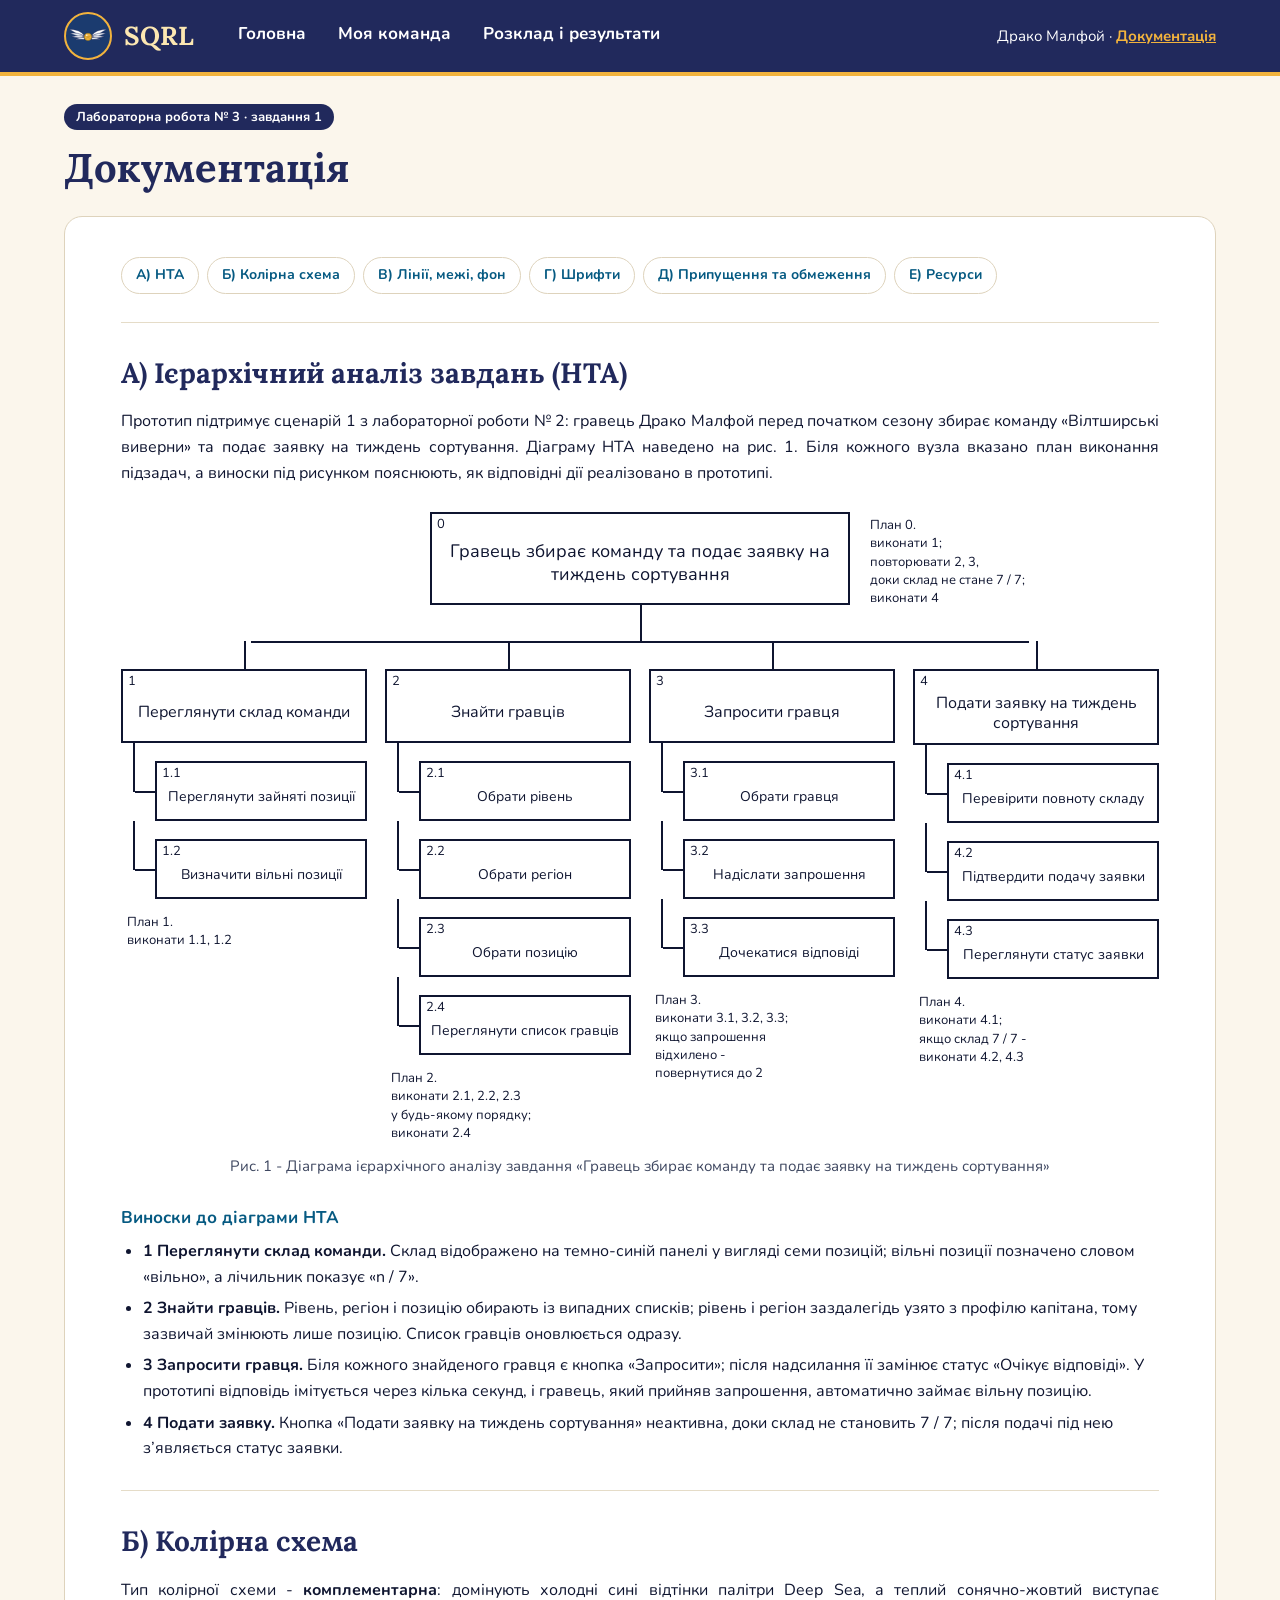
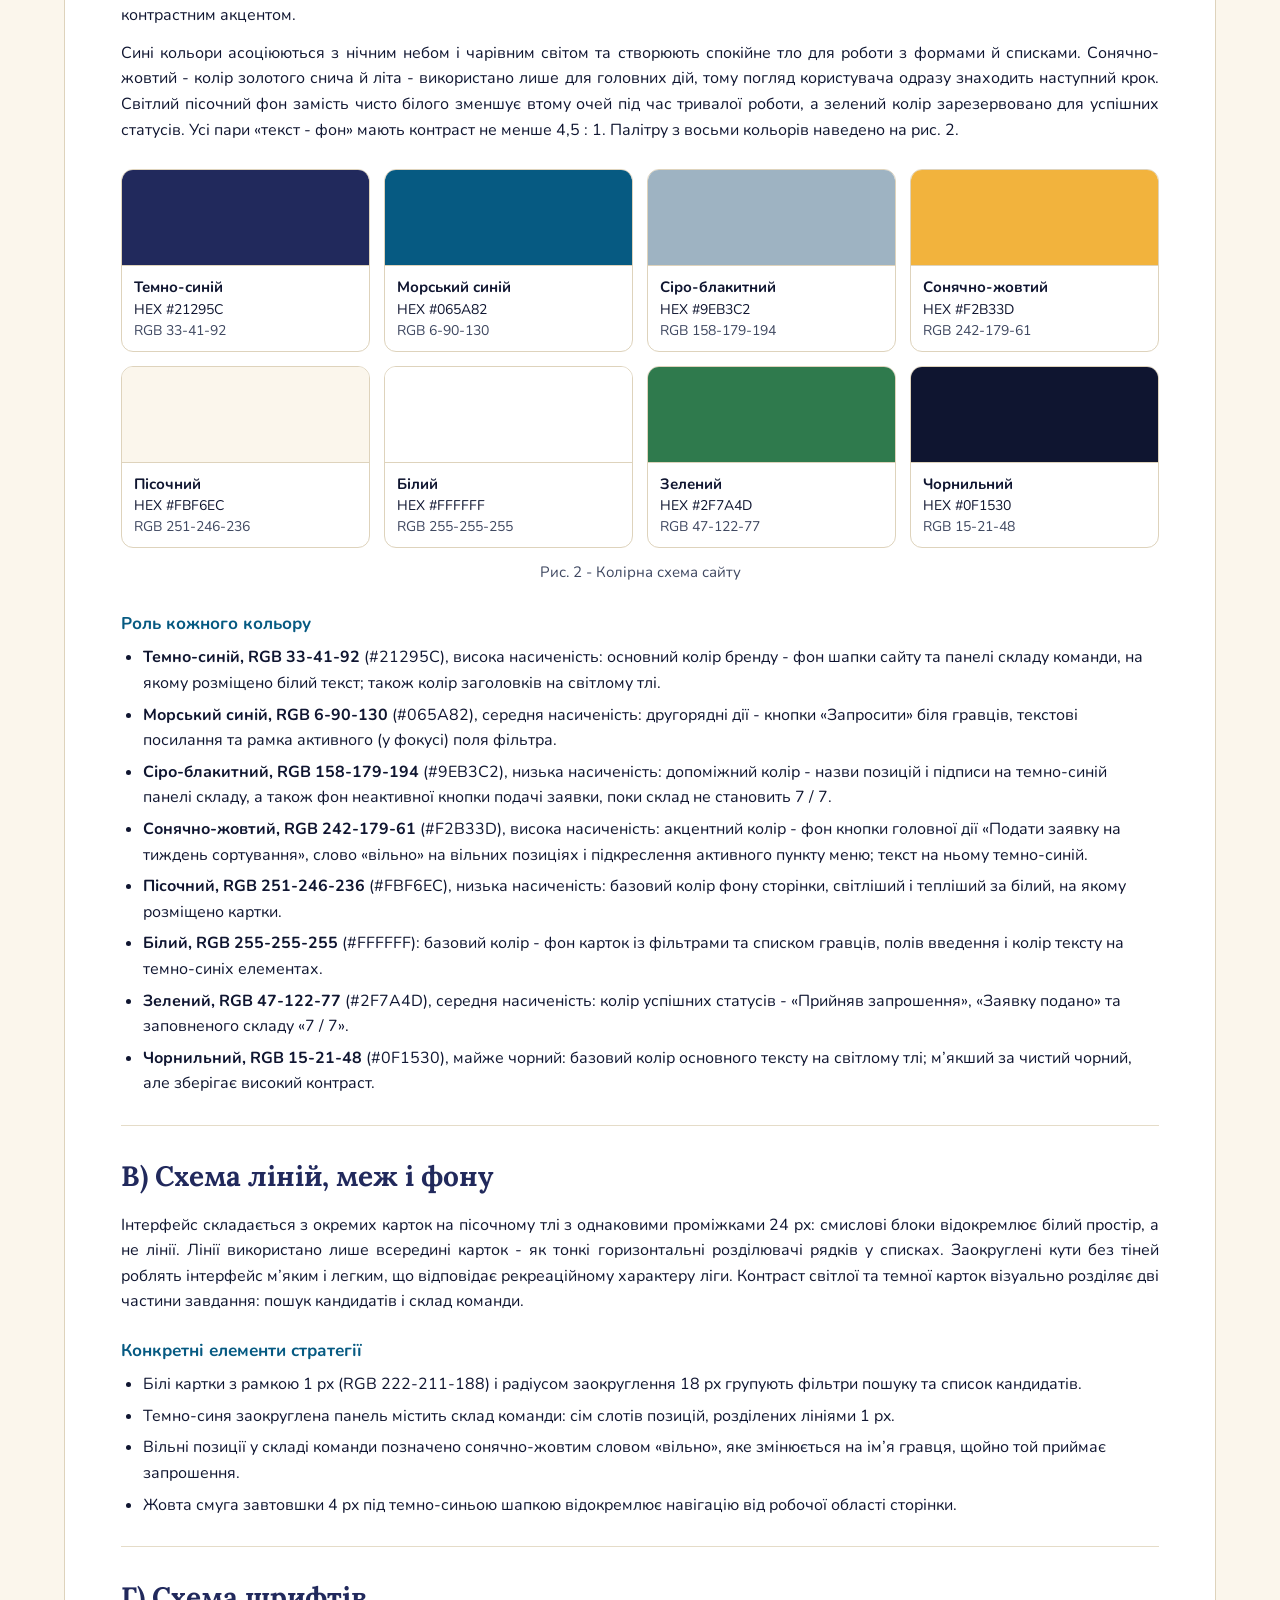
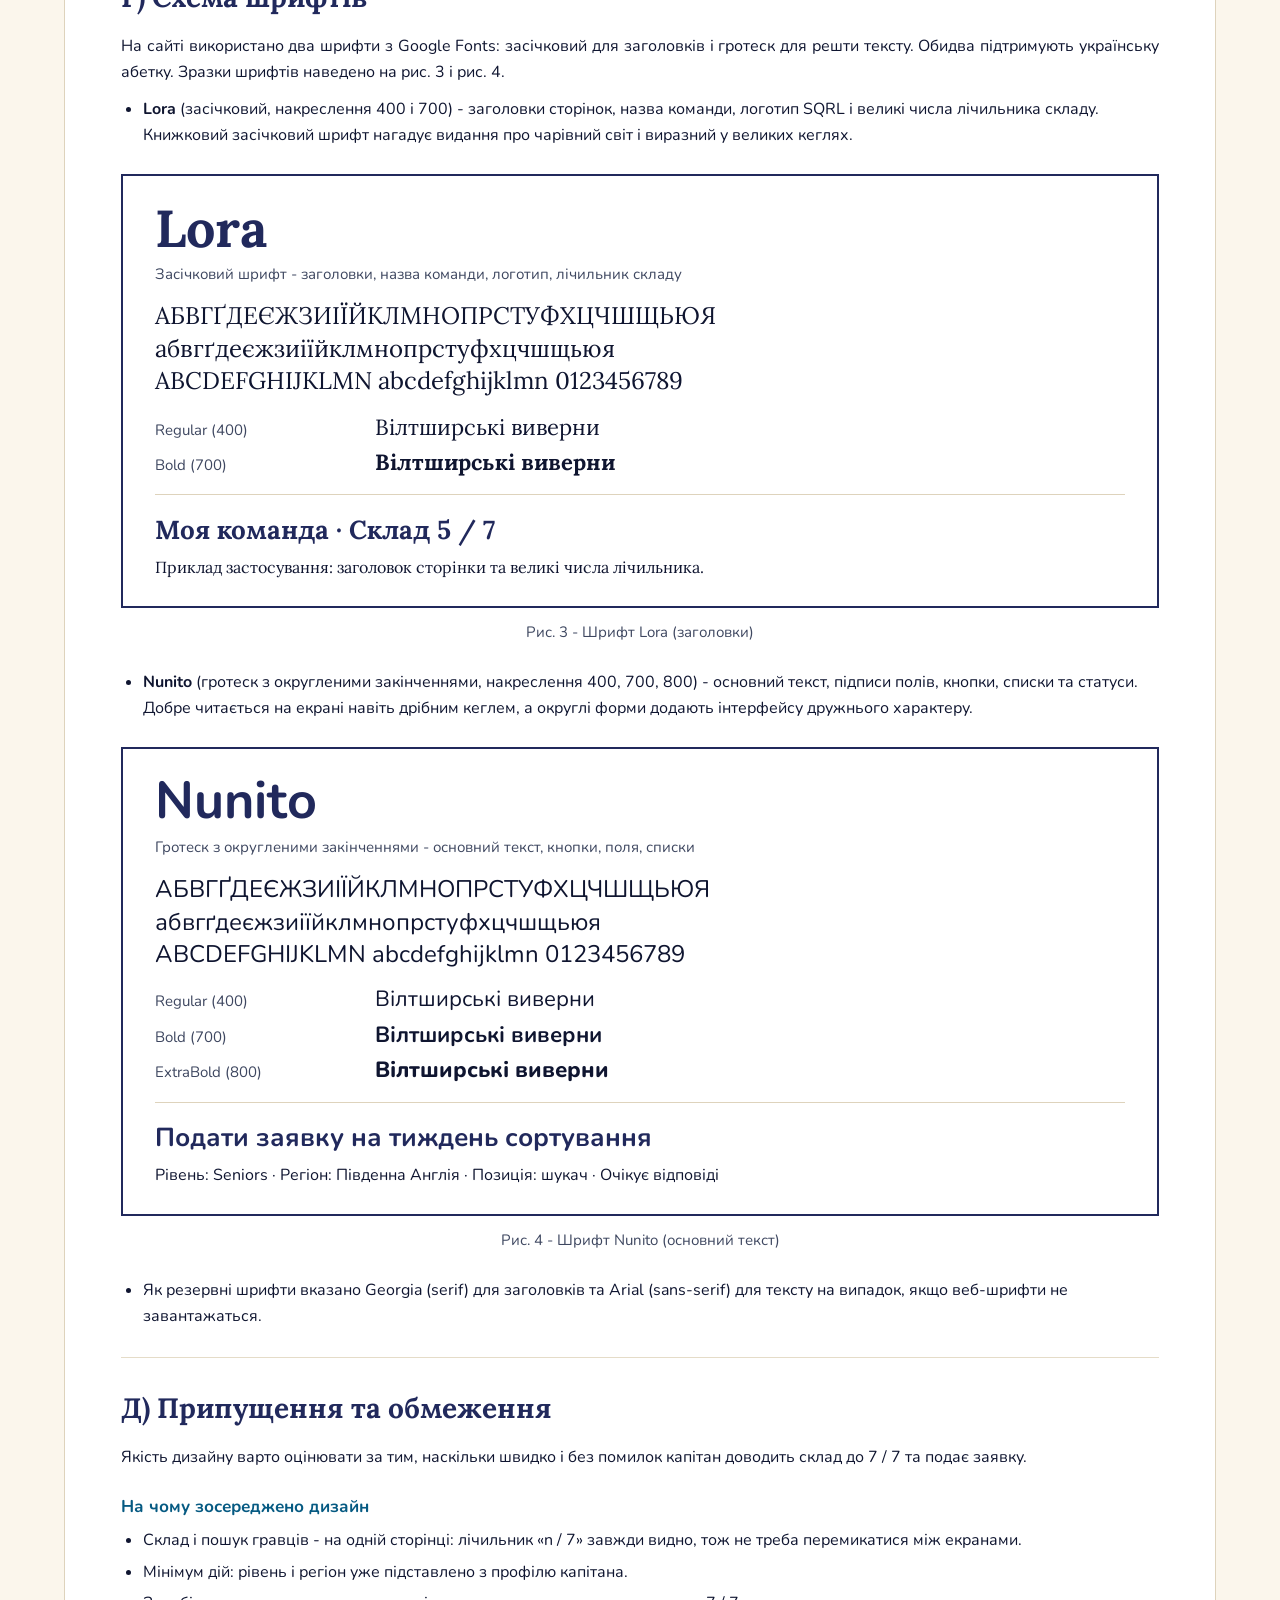
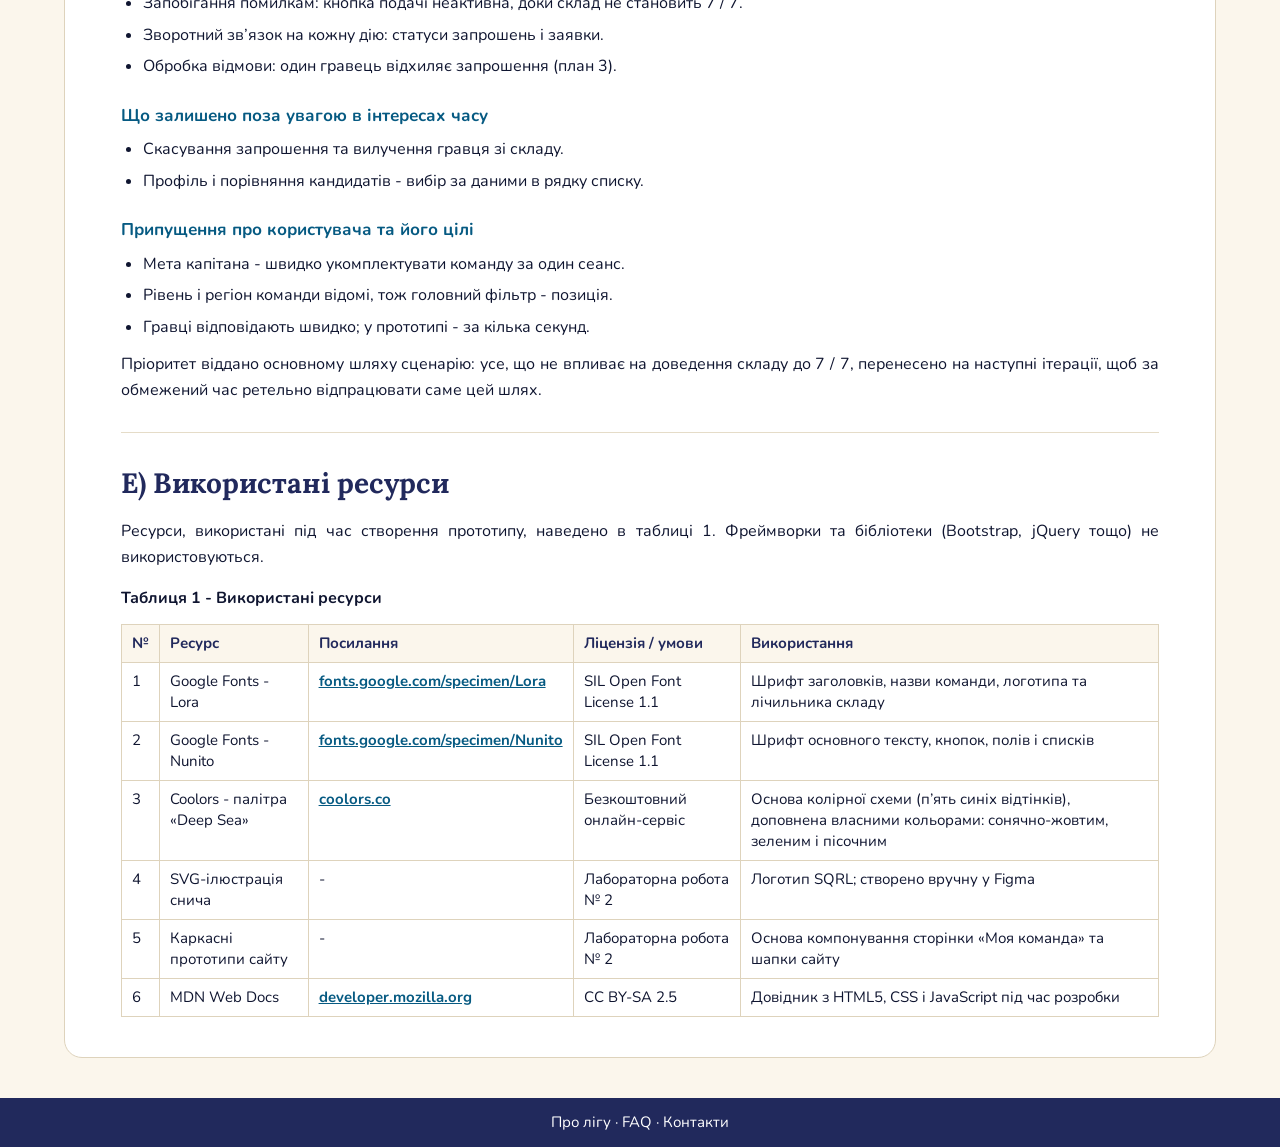
==== docs.html @ c87bece5 "feat: simplification" ====
<!DOCTYPE html>
<html lang="uk">
<head>
  <meta charset="utf-8">
  <meta name="viewport" content="width=device-width, initial-scale=1">
  <title>SQRL - Документація</title>
  <link rel="icon" href="assets/logo.svg" type="image/svg+xml">
  <link rel="preconnect" href="https://fonts.googleapis.com">
  <link rel="preconnect" href="https://fonts.gstatic.com" crossorigin>
  <link rel="stylesheet" href="https://fonts.googleapis.com/css2?family=Lora:wght@400;700&family=Nunito:wght@400;700;800&display=swap">
  <link rel="stylesheet" href="css/variables.css">
  <link rel="stylesheet" href="css/style.css">
  <link rel="stylesheet" href="css/docs.css">
</head>
<body data-page="docs">
  <header class="header">
    <div class="header-in">
      <a class="brand" href="index.html"><img src="assets/logo.svg" alt=""><span>SQRL</span></a>
      <nav class="nav">
      <a href="index.html">Головна</a>
      <a href="team.html">Моя команда</a>
      <a href="schedule.html">Розклад і результати</a>
      </nav>
      <div class="user">Драко Малфой · <a href="docs.html" class="active">Документація</a></div>
    </div>
  </header>

  <main>
    <div>
      <span class="ctx">Лабораторна робота № 3 · завдання 1</span>
      <h1 class="title">Документація</h1>
    </div>
    <article class="card doc">
      <nav class="toc">
        <a href="#a">А) HTA</a><a href="#b">Б) Колірна схема</a><a href="#c">В) Лінії, межі, фон</a>
        <a href="#d">Г) Шрифти</a><a href="#e">Д) Припущення та обмеження</a><a href="#f">Е) Ресурси</a>
      </nav>

      <section id="a">
        <h2>А) Ієрархічний аналіз завдань (HTA)</h2>
        <p>Прототип підтримує сценарій 1 з лабораторної роботи № 2: гравець Драко Малфой перед початком сезону збирає команду «Вілтширські виверни» та подає заявку на тиждень сортування. Діаграму HTA наведено на рис. 1. Біля кожного вузла вказано план виконання підзадач, а виноски під рисунком пояснюють, як відповідні дії реалізовано в прототипі.</p>
        <figure>
          <div class="hta">
            <div class="hta-top">
              <div class="node root"><i>0</i>Гравець збирає команду та подає заявку на тиждень сортування</div>
              <p class="plan">План 0.<br>виконати 1;<br>повторювати 2, 3,<br>доки склад не стане 7 / 7;<br>виконати 4</p>
            </div>
            <div class="hta-kids">
          <div class="hta-col">
            <div class="node"><i>1</i>Переглянути склад команди</div>
            <ul class="leaves"><li class="node leaf"><i>1.1</i>Переглянути зайняті позиції</li><li class="node leaf"><i>1.2</i>Визначити вільні позиції</li></ul>
            <p class="plan">План 1.<br>виконати 1.1, 1.2</p>
          </div>
          <div class="hta-col">
            <div class="node"><i>2</i>Знайти гравців</div>
            <ul class="leaves"><li class="node leaf"><i>2.1</i>Обрати рівень</li><li class="node leaf"><i>2.2</i>Обрати регіон</li><li class="node leaf"><i>2.3</i>Обрати позицію</li><li class="node leaf"><i>2.4</i>Переглянути список гравців</li></ul>
            <p class="plan">План 2.<br>виконати 2.1, 2.2, 2.3<br>у будь-якому порядку;<br>виконати 2.4</p>
          </div>
          <div class="hta-col">
            <div class="node"><i>3</i>Запросити гравця</div>
            <ul class="leaves"><li class="node leaf"><i>3.1</i>Обрати гравця</li><li class="node leaf"><i>3.2</i>Надіслати запрошення</li><li class="node leaf"><i>3.3</i>Дочекатися відповіді</li></ul>
            <p class="plan">План 3.<br>виконати 3.1, 3.2, 3.3;<br>якщо запрошення<br>відхилено -<br>повернутися до 2</p>
          </div>
          <div class="hta-col">
            <div class="node"><i>4</i>Подати заявку на тиждень сортування</div>
            <ul class="leaves"><li class="node leaf"><i>4.1</i>Перевірити повноту складу</li><li class="node leaf"><i>4.2</i>Підтвердити подачу заявки</li><li class="node leaf"><i>4.3</i>Переглянути статус заявки</li></ul>
            <p class="plan">План 4.<br>виконати 4.1;<br>якщо склад 7 / 7 -<br>виконати 4.2, 4.3</p>
          </div>
            </div>
          </div>
          <figcaption>Рис. 1 - Діаграма ієрархічного аналізу завдання «Гравець збирає команду та подає заявку на тиждень сортування»</figcaption>
        </figure>
        <h3>Виноски до діаграми HTA</h3>
        <ul><li><b>1 Переглянути склад команди.</b> Склад відображено на темно-синій панелі у вигляді семи позицій; вільні позиції позначено словом «вільно», а лічильник показує «n / 7».</li><li><b>2 Знайти гравців.</b> Рівень, регіон і позицію обирають із випадних списків; рівень і регіон заздалегідь узято з профілю капітана, тому зазвичай змінюють лише позицію. Список гравців оновлюється одразу.</li><li><b>3 Запросити гравця.</b> Біля кожного знайденого гравця є кнопка «Запросити»; після надсилання її замінює статус «Очікує відповіді». У прототипі відповідь імітується через кілька секунд, і гравець, який прийняв запрошення, автоматично займає вільну позицію.</li><li><b>4 Подати заявку.</b> Кнопка «Подати заявку на тиждень сортування» неактивна, доки склад не становить 7 / 7; після подачі під нею з’являється статус заявки.</li></ul>
      </section>

      <section id="b">
        <h2>Б) Колірна схема</h2>
        <p>Тип колірної схеми - <b>комплементарна</b>: домінують холодні сині відтінки палітри Deep Sea, а теплий сонячно-жовтий виступає контрастним акцентом.</p>
        <p>Сині кольори асоціюються з нічним небом і чарівним світом та створюють спокійне тло для роботи з формами й списками. Сонячно-жовтий - колір золотого снича й літа - використано лише для головних дій, тому погляд користувача одразу знаходить наступний крок. Світлий пісочний фон замість чисто білого зменшує втому очей під час тривалої роботи, а зелений колір зарезервовано для успішних статусів. Усі пари «текст - фон» мають контраст не менше 4,5 : 1. Палітру з восьми кольорів наведено на рис. 2.</p>
        <figure>
          <div class="palette">
          <div class="sw"><i style="background: var(--navy)"></i><b>Темно-синій</b><span>HEX #21295C</span><span>RGB 33-41-92</span></div>
          <div class="sw"><i style="background: var(--sea)"></i><b>Морський синій</b><span>HEX #065A82</span><span>RGB 6-90-130</span></div>
          <div class="sw"><i style="background: var(--mist)"></i><b>Сіро-блакитний</b><span>HEX #9EB3C2</span><span>RGB 158-179-194</span></div>
          <div class="sw"><i style="background: var(--sun)"></i><b>Сонячно-жовтий</b><span>HEX #F2B33D</span><span>RGB 242-179-61</span></div>
          <div class="sw"><i style="background: var(--sand)"></i><b>Пісочний</b><span>HEX #FBF6EC</span><span>RGB 251-246-236</span></div>
          <div class="sw"><i style="background: var(--white)"></i><b>Білий</b><span>HEX #FFFFFF</span><span>RGB 255-255-255</span></div>
          <div class="sw"><i style="background: var(--green)"></i><b>Зелений</b><span>HEX #2F7A4D</span><span>RGB 47-122-77</span></div>
          <div class="sw"><i style="background: var(--ink)"></i><b>Чорнильний</b><span>HEX #0F1530</span><span>RGB 15-21-48</span></div>
          </div>
          <figcaption>Рис. 2 - Колірна схема сайту</figcaption>
        </figure>
        <h3>Роль кожного кольору</h3>
        <ul><li><b>Темно-синій, RGB 33-41-92</b> (#21295C), висока насиченість: основний колір бренду - фон шапки сайту та панелі складу команди, на якому розміщено білий текст; також колір заголовків на світлому тлі.</li><li><b>Морський синій, RGB 6-90-130</b> (#065A82), середня насиченість: другорядні дії - кнопки «Запросити» біля гравців, текстові посилання та рамка активного (у фокусі) поля фільтра.</li><li><b>Сіро-блакитний, RGB 158-179-194</b> (#9EB3C2), низька насиченість: допоміжний колір - назви позицій і підписи на темно-синій панелі складу, а також фон неактивної кнопки подачі заявки, поки склад не становить 7 / 7.</li><li><b>Сонячно-жовтий, RGB 242-179-61</b> (#F2B33D), висока насиченість: акцентний колір - фон кнопки головної дії «Подати заявку на тиждень сортування», слово «вільно» на вільних позиціях і підкреслення активного пункту меню; текст на ньому темно-синій.</li><li><b>Пісочний, RGB 251-246-236</b> (#FBF6EC), низька насиченість: базовий колір фону сторінки, світліший і тепліший за білий, на якому розміщено картки.</li><li><b>Білий, RGB 255-255-255</b> (#FFFFFF): базовий колір - фон карток із фільтрами та списком гравців, полів введення і колір тексту на темно-синіх елементах.</li><li><b>Зелений, RGB 47-122-77</b> (#2F7A4D), середня насиченість: колір успішних статусів - «Прийняв запрошення», «Заявку подано» та заповненого складу «7 / 7».</li><li><b>Чорнильний, RGB 15-21-48</b> (#0F1530), майже чорний: базовий колір основного тексту на світлому тлі; м’якший за чистий чорний, але зберігає високий контраст.</li></ul>
      </section>

      <section id="c">
        <h2>В) Схема ліній, меж і фону</h2>
        <p>Інтерфейс складається з окремих карток на пісочному тлі з однаковими проміжками 24 px: смислові блоки відокремлює білий простір, а не лінії. Лінії використано лише всередині карток - як тонкі горизонтальні розділювачі рядків у списках. Заокруглені кути без тіней роблять інтерфейс м’яким і легким, що відповідає рекреаційному характеру ліги. Контраст світлої та темної карток візуально розділяє дві частини завдання: пошук кандидатів і склад команди.</p>
        <h3>Конкретні елементи стратегії</h3>
        <ul><li>Білі картки з рамкою 1 px (RGB 222-211-188) і радіусом заокруглення 18 px групують фільтри пошуку та список кандидатів.</li><li>Темно-синя заокруглена панель містить склад команди: сім слотів позицій, розділених лініями 1 px.</li><li>Вільні позиції у складі команди позначено сонячно-жовтим словом «вільно», яке змінюється на ім’я гравця, щойно той приймає запрошення.</li><li>Жовта смуга завтовшки 4 px під темно-синьою шапкою відокремлює навігацію від робочої області сторінки.</li></ul>
      </section>

      <section id="d">
        <h2>Г) Схема шрифтів</h2>
        <p>На сайті використано два шрифти з Google Fonts: засічковий для заголовків і гротеск для решти тексту. Обидва підтримують українську абетку. Зразки шрифтів наведено на рис. 3 і рис. 4.</p>
        <ul><li><b>Lora</b> (засічковий, накреслення 400 і 700) - заголовки сторінок, назва команди, логотип SQRL і великі числа лічильника складу. Книжковий засічковий шрифт нагадує видання про чарівний світ і виразний у великих кеглях.</li></ul>
        <figure>
          <div class="spec spec-head">
            <div class="spec-name">Lora</div>
            <p class="spec-kind">Засічковий шрифт - заголовки, назва команди, логотип, лічильник складу</p>
            <p class="spec-abc">АБВГҐДЕЄЖЗИІЇЙКЛМНОПРСТУФХЦЧШЩЬЮЯ<br>абвгґдеєжзиіїйклмнопрстуфхцчшщьюя<br>ABCDEFGHIJKLMN abcdefghijklmn 0123456789</p>
            <div class="w" style="font-weight: 400"><span>Regular (400)</span>Вілтширські виверни</div><div class="w" style="font-weight: 700"><span>Bold (700)</span>Вілтширські виверни</div>
            <p class="spec-big">Моя команда · Склад 5 / 7</p>
            <p class="spec-small">Приклад застосування: заголовок сторінки та великі числа лічильника.</p>
          </div>
          <figcaption>Рис. 3 - Шрифт Lora (заголовки)</figcaption>
        </figure>
        <ul><li><b>Nunito</b> (гротеск з округленими закінченнями, накреслення 400, 700, 800) - основний текст, підписи полів, кнопки, списки та статуси. Добре читається на екрані навіть дрібним кеглем, а округлі форми додають інтерфейсу дружнього характеру.</li></ul>
        <figure>
          <div class="spec spec-body">
            <div class="spec-name">Nunito</div>
            <p class="spec-kind">Гротеск з округленими закінченнями - основний текст, кнопки, поля, списки</p>
            <p class="spec-abc">АБВГҐДЕЄЖЗИІЇЙКЛМНОПРСТУФХЦЧШЩЬЮЯ<br>абвгґдеєжзиіїйклмнопрстуфхцчшщьюя<br>ABCDEFGHIJKLMN abcdefghijklmn 0123456789</p>
            <div class="w" style="font-weight: 400"><span>Regular (400)</span>Вілтширські виверни</div><div class="w" style="font-weight: 700"><span>Bold (700)</span>Вілтширські виверни</div><div class="w" style="font-weight: 800"><span>ExtraBold (800)</span>Вілтширські виверни</div>
            <p class="spec-big">Подати заявку на тиждень сортування</p>
            <p class="spec-small">Рівень: Seniors · Регіон: Південна Англія · Позиція: шукач · Очікує відповіді</p>
          </div>
          <figcaption>Рис. 4 - Шрифт Nunito (основний текст)</figcaption>
        </figure>
        <ul><li>Як резервні шрифти вказано Georgia (serif) для заголовків та Arial (sans-serif) для тексту на випадок, якщо веб-шрифти не завантажаться.</li></ul>
      </section>

      <section id="e">
        <h2>Д) Припущення та обмеження</h2>
        <p>Якість дизайну варто оцінювати за тим, наскільки швидко і без помилок капітан доводить склад до 7 / 7 та подає заявку.</p>
        <h3>На чому зосереджено дизайн</h3>
        <ul><li>Склад і пошук гравців - на одній сторінці: лічильник «n / 7» завжди видно, тож не треба перемикатися між екранами.</li><li>Мінімум дій: рівень і регіон уже підставлено з профілю капітана.</li><li>Запобігання помилкам: кнопка подачі неактивна, доки склад не становить 7 / 7.</li><li>Зворотний зв’язок на кожну дію: статуси запрошень і заявки.</li><li>Обробка відмови: один гравець відхиляє запрошення (план 3).</li></ul>
        <h3>Що залишено поза увагою в інтересах часу</h3>
        <ul><li>Скасування запрошення та вилучення гравця зі складу.</li><li>Профіль і порівняння кандидатів - вибір за даними в рядку списку.</li></ul>
        <h3>Припущення про користувача та його цілі</h3>
        <ul><li>Мета капітана - швидко укомплектувати команду за один сеанс.</li><li>Рівень і регіон команди відомі, тож головний фільтр - позиція.</li><li>Гравці відповідають швидко; у прототипі - за кілька секунд.</li></ul>
        <p>Пріоритет віддано основному шляху сценарію: усе, що не впливає на доведення складу до 7 / 7, перенесено на наступні ітерації, щоб за обмежений час ретельно відпрацювати саме цей шлях.</p>
      </section>

      <section id="f">
        <h2>Е) Використані ресурси</h2>
        <p>Ресурси, використані під час створення прототипу, наведено в таблиці 1. Фреймворки та бібліотеки (Bootstrap, jQuery тощо) не використовуються.</p>
        <p class="tcap">Таблиця 1 - Використані ресурси</p>
        <table>
          <thead><tr><th>№</th><th>Ресурс</th><th>Посилання</th><th>Ліцензія / умови</th><th>Використання</th></tr></thead>
          <tbody>
            <tr><td>1</td><td>Google Fonts - Lora</td><td><a href="https://fonts.google.com/specimen/Lora">fonts.google.com/specimen/Lora</a></td><td>SIL Open Font License 1.1</td><td>Шрифт заголовків, назви команди, логотипа та лічильника складу</td></tr>
            <tr><td>2</td><td>Google Fonts - Nunito</td><td><a href="https://fonts.google.com/specimen/Nunito">fonts.google.com/specimen/Nunito</a></td><td>SIL Open Font License 1.1</td><td>Шрифт основного тексту, кнопок, полів і списків</td></tr>
            <tr><td>3</td><td>Coolors - палітра «Deep Sea»</td><td><a href="https://coolors.co">coolors.co</a></td><td>Безкоштовний онлайн-сервіс</td><td>Основа колірної схеми (п’ять синіх відтінків), доповнена власними кольорами: сонячно-жовтим, зеленим і пісочним</td></tr>
            <tr><td>4</td><td>SVG-ілюстрація снича</td><td>-</td><td>Лабораторна робота № 2</td><td>Логотип SQRL; створено вручну у Figma</td></tr>
            <tr><td>5</td><td>Каркасні прототипи сайту</td><td>-</td><td>Лабораторна робота № 2</td><td>Основа компонування сторінки «Моя команда» та шапки сайту</td></tr>
            <tr><td>6</td><td>MDN Web Docs</td><td><a href="https://developer.mozilla.org">developer.mozilla.org</a></td><td>CC BY-SA 2.5</td><td>Довідник з HTML5, CSS і JavaScript під час розробки</td></tr>
          </tbody>
        </table>
      </section>
    </article>
  </main>

  <footer class="footer">Про лігу · FAQ · Контакти</footer>
  <script src="js/app.js"></script>
</body>
</html>
---- css/variables.css ----
:root {
  --navy: #21295C;
  --navy-2: #1B3B6F;
  --navy-line: #3A4479;
  --sea: #065A82;
  --sea-soft: #E6EEF4;
  --mist: #9EB3C2;
  --sun: #F2B33D;
  --sun-hover: #F6C866;
  --sun-soft: #FCE7B2;
  --sand: #FBF6EC;
  --white: #FFFFFF;
  --green: #2F7A4D;
  --green-light: #8FD3A9;
  --red: #A33A2B;
  --ink: #0F1530;
  --muted: #3E4760;
  --on-navy: #E9EFF4;
  --line: #DED3BC;
  --row-line: #E5DCC8;
  --field-line: #8C97AE;

  --font-head: 'Lora', Georgia, serif;
  --font-body: 'Nunito', Arial, sans-serif;

  --fs-xs: 13px;
  --fs-sm: 14px;
  --fs-md: 15px;
  --fs-base: 16px;
  --fs-lg: 17px;
  --fs-xl: 18px;
  --fs-h3: 26px;
  --fs-h2: 28px;
  --fs-num: 32px;
  --fs-stat: 34px;
  --fs-h1: 40px;
  --fs-2xl: 22px;
  --fs-3xl: 24px;
  --fs-display: 52px;

  --radius: 18px;
  --radius-lg: 20px;
  --radius-md: 12px;
  --radius-pill: 999px;
  --container: 1200px;
  --ease: .2s ease;
}
---- css/style.css ----
*, *::before, *::after { box-sizing: border-box; }
[hidden] { display: none !important; }

body {
  margin: 0;
  min-height: 100vh;
  display: flex;
  flex-direction: column;
  background: var(--sand);
  color: var(--ink);
  font-family: var(--font-body);
  font-size: var(--fs-base);
  line-height: 1.4;
}
p, h1, h2 { margin: 0; }
a { color: var(--sea); font-weight: 700; transition: color var(--ease); }
a:hover { color: var(--navy); }
button, select { font: inherit; }

/* шапка і підвал */
.header { background: var(--navy); border-bottom: 4px solid var(--sun); }
.header-in { max-width: var(--container); margin: 0 auto; padding: 12px 24px; display: flex; align-items: center; gap: 44px; }
.brand { display: flex; align-items: center; gap: 12px; text-decoration: none; }
.brand img { width: 48px; height: 48px; transition: transform .4s ease; }
.brand:hover img { transform: rotate(-12deg); }
.brand span { font-family: var(--font-head); font-weight: 700; font-size: var(--fs-h3); color: var(--sun-soft); }
.nav { display: flex; gap: 32px; flex: 1; }
.nav a { position: relative; color: var(--white); text-decoration: none; font-size: var(--fs-lg); padding-bottom: 4px; }
.nav a::after {
  content: ''; position: absolute; left: 0; right: 0; bottom: 0; height: 2px; background: var(--sun);
  transform: scaleX(0); transition: transform var(--ease);
}
.nav a:hover, .nav a.active { color: var(--sun); }
.nav a:hover::after, .nav a.active::after { transform: scaleX(1); }
.user { color: var(--white); font-size: var(--fs-md); }
.user a { color: var(--sun); }
.user a:hover { color: var(--sun-soft); }
.footer { background: var(--navy); color: var(--white); text-align: center; padding: 14px; font-size: var(--fs-md); }

/* загальні блоки */
main { flex: 1; width: 100%; max-width: var(--container); margin: 0 auto; padding: 28px 24px 40px; display: flex; flex-direction: column; gap: 20px; }
.ctx { display: inline-block; padding: 4px 12px; border-radius: var(--radius-pill); background: var(--navy); color: var(--white); font-size: var(--fs-xs); font-weight: 700; }
.title { margin-top: 10px; font-family: var(--font-head); font-weight: 700; font-size: var(--fs-h1); color: var(--navy); }
.h { font-family: var(--font-head); font-weight: 700; color: var(--navy); line-height: 1.1; }
.label { font-size: var(--fs-xs); font-weight: 800; letter-spacing: .08em; text-transform: uppercase; color: var(--sea); }
.muted { color: var(--muted); }
.card { background: var(--white); border: 1px solid var(--line); border-radius: var(--radius); transition: transform var(--ease), box-shadow var(--ease); }
.dark { background: var(--navy); color: var(--white); border-radius: var(--radius-lg); }
.dark .label { color: var(--sun); }

.btn {
  display: inline-block; padding: 10px 22px; border: 2px solid transparent; border-radius: var(--radius-pill);
  font-weight: 800; font-size: var(--fs-md); text-decoration: none; text-align: center; cursor: pointer;
  transition: background var(--ease), color var(--ease), border-color var(--ease), transform var(--ease);
}
.btn:hover:not(:disabled) { transform: translateY(-2px); }
.btn:active:not(:disabled) { transform: translateY(0); }
.btn-p { background: var(--navy); color: var(--white); }
.btn-p:hover { background: var(--navy-2); color: var(--white); }
.btn-s { background: transparent; border-color: var(--navy); color: var(--navy); }
.btn-s:hover { color: var(--sea); border-color: var(--sea); }
.btn-sun { background: var(--sun); color: var(--navy); }
.btn-sun:hover:not(:disabled) { background: var(--sun-hover); }
.btn-sun:disabled { background: var(--mist); cursor: not-allowed; }
.btn-sea { background: transparent; border-color: var(--sea); color: var(--sea); padding: 7px 18px; font-size: var(--fs-sm); }
.btn-sea:hover:not(:disabled) { background: var(--sea); color: var(--white); }
.btn-sea:disabled { border-color: var(--row-line); color: var(--mist); cursor: not-allowed; }

/* головна */
.home-grid { display: grid; grid-template-columns: repeat(4, minmax(0, 1fr)); gap: 20px; }
.profile { grid-column: span 2; grid-row: span 2; padding: 32px; display: flex; flex-direction: column; gap: 18px; }
.profile-top { display: flex; align-items: center; gap: 20px; }
.avatar {
  flex: none; width: 88px; height: 88px; border-radius: 50%; background: var(--navy-2); border: 3px solid var(--sun);
  display: flex; align-items: center; justify-content: center;
  font-family: var(--font-head); font-weight: 700; font-size: var(--fs-stat); color: var(--sun-soft);
}
.profile .hello, .profile .meta { font-size: var(--fs-lg); color: var(--on-navy); }
.profile h1 { font-family: var(--font-head); font-weight: 700; font-size: var(--fs-h1); line-height: 1.1; }
.profile .team { font-size: var(--fs-lg); }
.stats { margin-top: auto; display: grid; grid-template-columns: repeat(3, minmax(0, 1fr)); background: var(--sun); color: var(--navy); border-radius: 14px; }
.stats div { padding: 14px 18px; }
.stats b { display: block; font-family: var(--font-head); font-size: var(--fs-stat); line-height: 1; }
.stats span { display: block; margin-top: 4px; font-size: var(--fs-sm); font-weight: 700; }
.notice { grid-column: span 2; border-radius: var(--radius); background: var(--sea-soft); border: 2px solid var(--sea); padding: 24px 28px; display: flex; flex-direction: column; gap: 8px; }
.notice-title { font-size: var(--fs-xl); font-weight: 800; }
.small { padding: 24px; display: flex; flex-direction: column; gap: 8px; }
.small .h { font-size: var(--fs-num); }
.wide { grid-column: span 2; padding: 24px 28px; display: flex; flex-direction: column; gap: 10px; }
.wide .h { font-size: var(--fs-h3); }
.team-status { font-weight: 700; color: var(--sea); }
.team-status.ok { color: var(--green); }

/* моя команда */
.two { display: grid; grid-template-columns: repeat(2, minmax(0, 1fr)); gap: 24px; align-items: start; }
.search { padding: 28px 32px; display: flex; flex-direction: column; gap: 16px; }
.filters { display: grid; grid-template-columns: repeat(3, minmax(0, 1fr)); gap: 12px; }
.fld { display: flex; flex-direction: column; gap: 6px; font-size: var(--fs-sm); font-weight: 700; color: var(--navy); }
.fld select {
  font-weight: 400; font-size: var(--fs-md); color: var(--ink); padding: 10px 14px;
  border: 1.5px solid var(--field-line); border-radius: var(--radius-md); background: var(--white); cursor: pointer;
  transition: border-color var(--ease);
}
.fld select:hover, .fld select:focus { border-color: var(--sea); outline: none; }
.rows { display: flex; flex-direction: column; }
.row { display: flex; align-items: center; gap: 14px; padding: 14px 0; border-bottom: 1px solid var(--row-line); animation: fade .35s ease both; }
.row.last { border-bottom: none; }
.row .who { flex: 1; }
.st { font-weight: 800; animation: fade .35s ease both; }
.st-ok { color: var(--green); }
.st-no { color: var(--red); }
.st-wait { color: var(--sea); }
.st-wait::after { content: ''; display: inline-block; width: 1.2em; text-align: left; animation: dots 1.2s steps(4) infinite; }
.empty { padding: 14px 0; }

.roster { padding: 28px 32px; display: flex; flex-direction: column; gap: 4px; }
.roster h2 { margin: 0 0 8px; font-family: var(--font-head); font-weight: 700; font-size: var(--fs-h2); }
.slot { display: flex; gap: 14px; padding: 10px 0; border-bottom: 1px solid var(--navy-line); font-size: var(--fs-base); }
.slot:last-of-type { border-bottom: none; }
.slot > span:first-child { width: 130px; color: var(--mist); }
.slot .free { color: var(--sun); font-weight: 800; }
.slot .new { animation: slide .45s ease both; }
.roster .btn { margin-top: 14px; }
.hint { margin-top: 6px; font-size: var(--fs-sm); color: var(--on-navy); }
.hint.ok { color: var(--green-light); font-weight: 700; }

/* розклад */
.sched { display: grid; grid-template-columns: minmax(0, 3fr) minmax(0, 2fr); gap: 24px; align-items: start; }
.weeks { padding: 24px 32px; display: flex; flex-direction: column; }
.weeks .label { margin-bottom: 4px; }
.wk { display: flex; align-items: center; gap: 18px; padding: 14px 0; border-bottom: 1px solid var(--row-line); font-size: var(--fs-base); }
.wk:last-child { border-bottom: none; }
.wk > b:first-child { width: 96px; color: var(--navy); }
.wk > span:nth-child(2) { flex: 1; }
.wk.hl { background: var(--sea-soft); margin: 0 -14px; padding: 14px; border-radius: var(--radius-md); border: 2px solid var(--sea); animation: fade .4s ease both; }
.wk small { display: block; font-size: var(--fs-sm); font-weight: 800; color: var(--sea); }
.rating { padding: 24px 26px; display: flex; flex-direction: column; gap: 2px; }
.rating .label { margin-bottom: 8px; }
.rk { display: flex; gap: 14px; padding: 10px 14px; border-radius: 10px; font-size: var(--fs-base); }
.rk span:first-child { width: 20px; font-weight: 800; color: var(--sun); }
.rk span:nth-child(2) { flex: 1; }
.rk.me { background: var(--sun); color: var(--navy); }
.rk.me span:first-child { color: var(--navy); }

/* анімації */
main > * { animation: rise .5s ease both; }
main > :nth-child(2) { animation-delay: .08s; }
.home-grid > *, .two > *, .sched > * { animation: rise .5s ease both; }
.home-grid > :nth-child(2), .two > :nth-child(2), .sched > :nth-child(2) { animation-delay: .1s; }
.home-grid > :nth-child(3) { animation-delay: .16s; }
.home-grid > :nth-child(4) { animation-delay: .22s; }
.home-grid > :nth-child(5) { animation-delay: .28s; }
.home-grid > :nth-child(6) { animation-delay: .34s; }
.card:not(.search):hover { transform: translateY(-3px); box-shadow: 0 10px 24px -14px var(--navy); }

@keyframes rise { from { opacity: 0; transform: translateY(16px); } }
@keyframes fade { from { opacity: 0; } }
@keyframes slide { from { opacity: 0; transform: translateX(-12px); } }
@keyframes dots { 0% { content: ''; } 25% { content: '.'; } 50% { content: '..'; } 75% { content: '...'; } }

@media (prefers-reduced-motion: reduce) {
  *, *::before, *::after { animation: none !important; transition: none !important; }
}
.weeks .sub { margin-top: 24px; }
---- css/docs.css ----
.doc { padding: 40px 56px; line-height: 1.6; }
.doc:hover { transform: none; box-shadow: none; }
.toc { display: flex; flex-wrap: wrap; gap: 8px; margin-bottom: 8px; }
.toc a {
  padding: 6px 14px; border: 1px solid var(--line); border-radius: var(--radius-pill);
  font-size: var(--fs-sm); text-decoration: none; transition: background var(--ease), color var(--ease);
}
.toc a:hover { background: var(--navy); color: var(--white); }
.doc section { padding-top: 28px; margin-top: 28px; border-top: 1px solid var(--row-line); scroll-margin-top: 20px; }
.doc h2 { font-family: var(--font-head); font-size: var(--fs-h2); color: var(--navy); margin-bottom: 14px; }
.doc h3 { font-size: var(--fs-lg); color: var(--sea); margin: 22px 0 8px; }
.doc p { margin-bottom: 12px; text-align: justify; }
.doc ul { margin: 0 0 12px; padding-left: 22px; }
.doc li { margin-bottom: 6px; }
figure { margin: 26px 0; }
figcaption { margin-top: 12px; text-align: center; font-size: var(--fs-md); color: var(--muted); }

.hta { font-size: var(--fs-sm); line-height: 1.25; color: var(--ink); }
.hta .node { position: relative; background: var(--white); border: 2px solid var(--ink); padding: 22px 8px 10px; text-align: center; }
.hta .node i { position: absolute; left: 5px; top: 2px; font-style: normal; font-size: var(--fs-xs); }
.hta .plan { margin: 0; text-align: left; font-size: var(--fs-xs); line-height: 1.4; }
.hta-top { position: relative; display: flex; justify-content: center; padding-bottom: 36px; }
.hta-top .root { width: 420px; font-size: var(--fs-xl); padding: 26px 16px 18px; }
.hta-top .plan { position: absolute; left: calc(50% + 230px); top: 4px; }
.hta-top::after { content: ''; position: absolute; left: 50%; bottom: 0; height: 36px; border-left: 2px solid var(--ink); }
.hta-kids { position: relative; display: grid; grid-template-columns: repeat(4, 1fr); gap: 18px; padding-top: 28px; }
.hta-kids::before { content: ''; position: absolute; top: 0; left: 12.5%; right: 12.5%; border-top: 2px solid var(--ink); }
.hta-col { position: relative; display: flex; flex-direction: column; }
.hta-col::before { content: ''; position: absolute; left: 50%; top: -28px; height: 28px; border-left: 2px solid var(--ink); }
.hta-col > .node { min-height: 74px; display: flex; align-items: center; justify-content: center; font-size: var(--fs-base); }
.leaves { list-style: none; margin: 0 !important; padding: 0 0 0 34px !important; }
.leaves li { margin: 18px 0 0 !important; min-height: 60px; display: flex; align-items: center; justify-content: center; }
.leaves li::before { content: ''; position: absolute; left: -22px; top: 50%; width: 22px; border-top: 2px solid var(--ink); }
.leaves li::after { content: ''; position: absolute; left: -24px; top: -20px; height: calc(50% + 21px); border-left: 2px solid var(--ink); }
.leaves li:first-child::after { top: -20px; }
.hta-col > .plan { margin-top: 14px; padding-left: 6px; }

.palette { display: grid; grid-template-columns: repeat(4, 1fr); gap: 14px; }
.sw { border: 1px solid var(--line); border-radius: var(--radius-md); overflow: hidden; font-size: var(--fs-sm); line-height: 1.5; }
.sw i { display: block; height: 96px; border-bottom: 1px solid var(--line); }
.sw b, .sw span { display: block; padding: 0 12px; }
.sw b { padding-top: 10px; font-size: var(--fs-md); }
.sw span:last-child { padding-bottom: 10px; color: var(--muted); }

.spec { border: 2px solid var(--navy); padding: 26px 32px; color: var(--ink); }
.spec-head { font-family: var(--font-head); }
.spec-body { font-family: var(--font-body); }
.spec-name { font-size: var(--fs-display); font-weight: 700; color: var(--navy); line-height: 1; }
.spec .spec-kind { font-family: var(--font-body); font-size: var(--fs-md); color: var(--muted); margin: 8px 0 14px; text-align: left; }
.spec .spec-abc { font-size: var(--fs-3xl); line-height: 1.35; text-align: left; }
.spec .w { font-size: var(--fs-2xl); line-height: 1.6; }
.spec .w span { display: inline-block; width: 220px; font-family: var(--font-body); font-weight: 400; font-size: var(--fs-md); color: var(--muted); }
.spec .spec-big { margin: 14px 0 0; padding-top: 14px; border-top: 1px solid var(--line); font-size: var(--fs-h3); font-weight: 700; color: var(--navy); text-align: left; }
.spec .spec-small { font-size: var(--fs-base); margin: 4px 0 0; text-align: left; }

.tcap { font-weight: 700; margin-top: 16px; }
table { width: 100%; border-collapse: collapse; font-size: var(--fs-md); line-height: 1.4; }
th, td { border: 1px solid var(--line); padding: 8px 10px; text-align: left; vertical-align: top; }
th { background: var(--sand); color: var(--navy); }
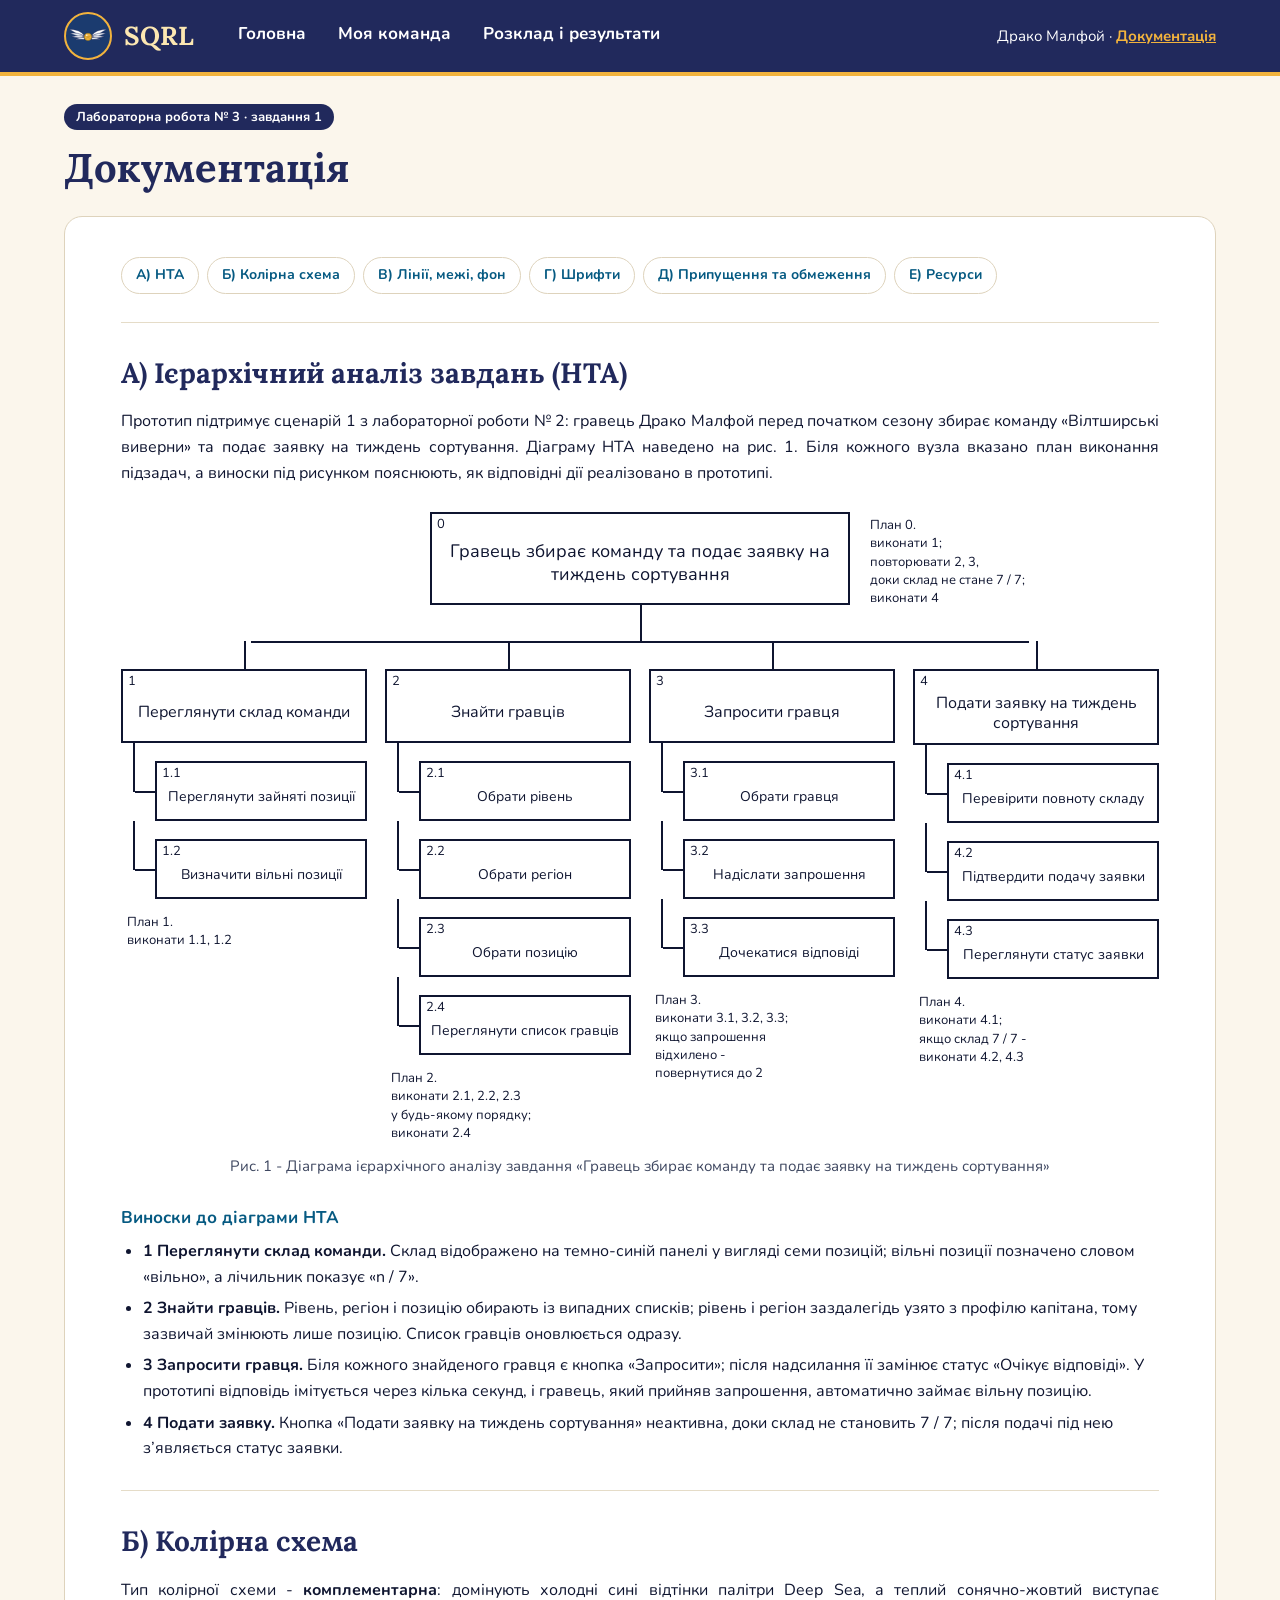
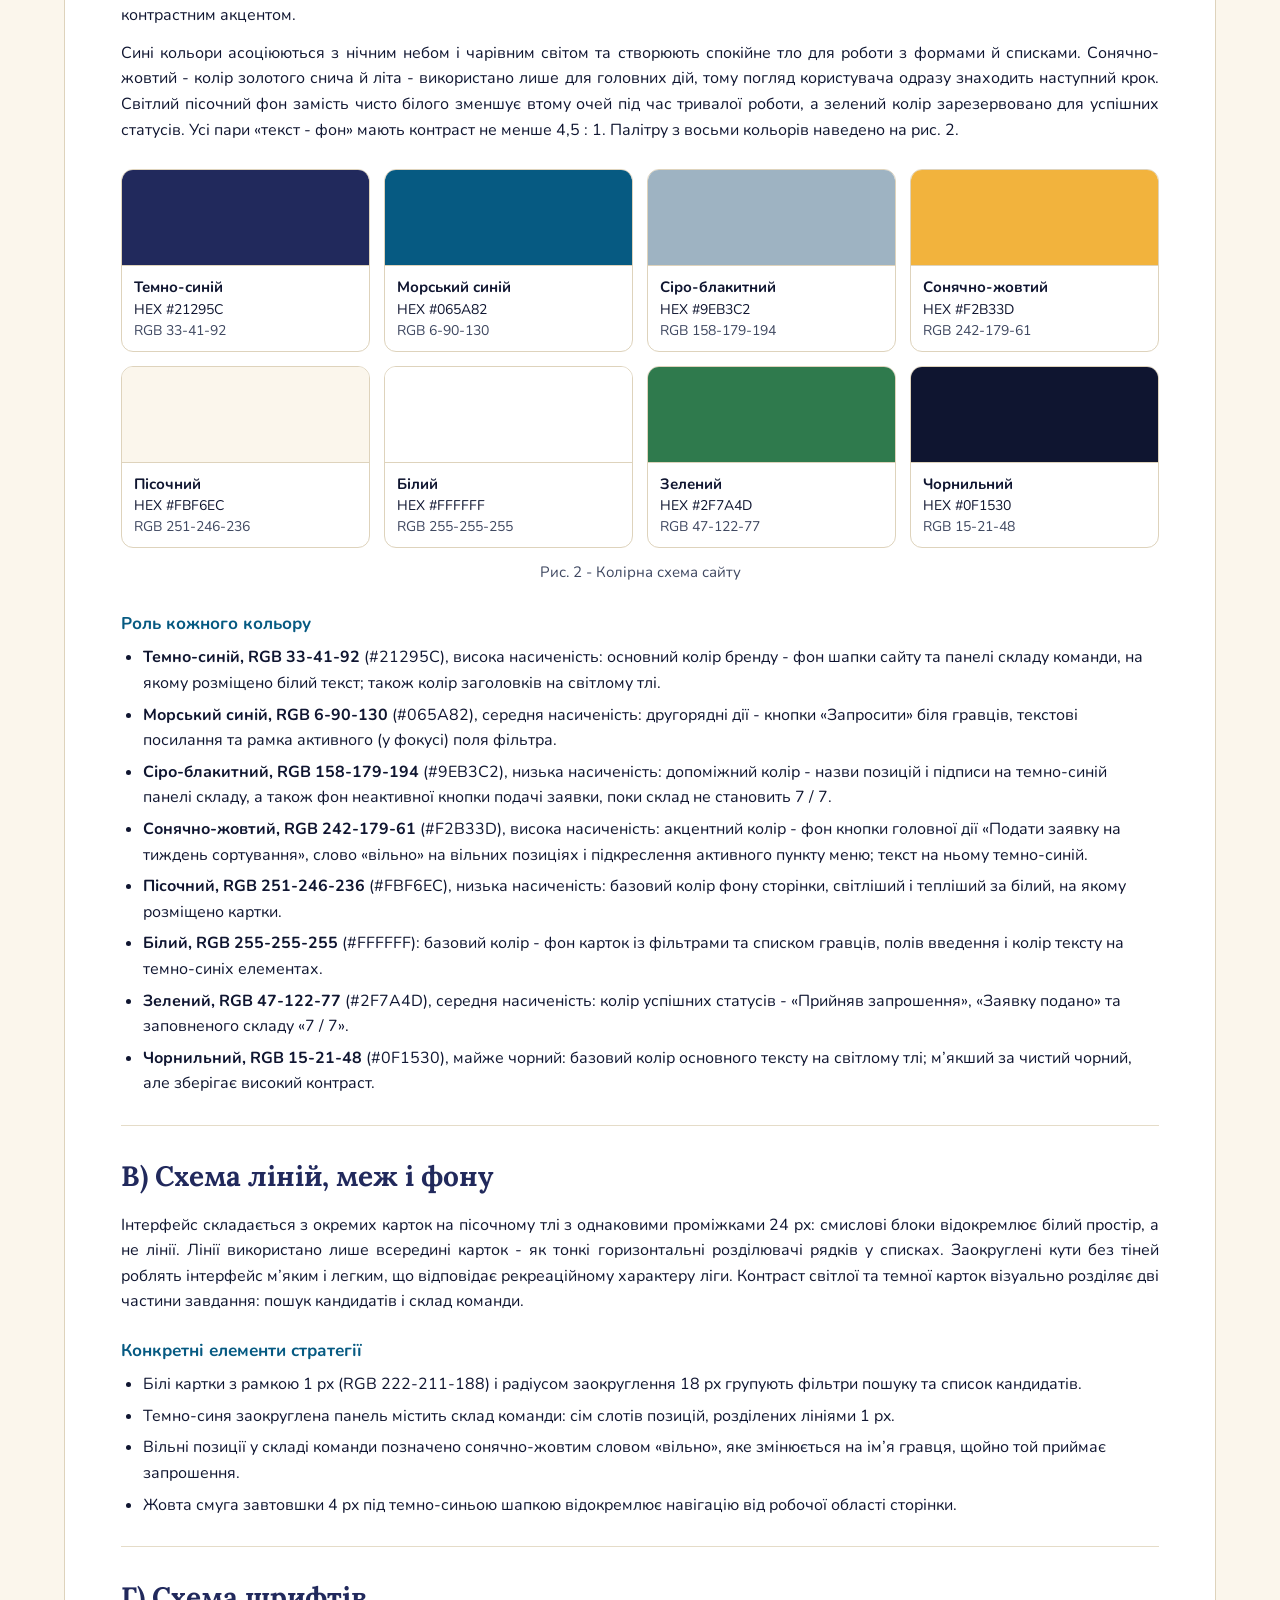
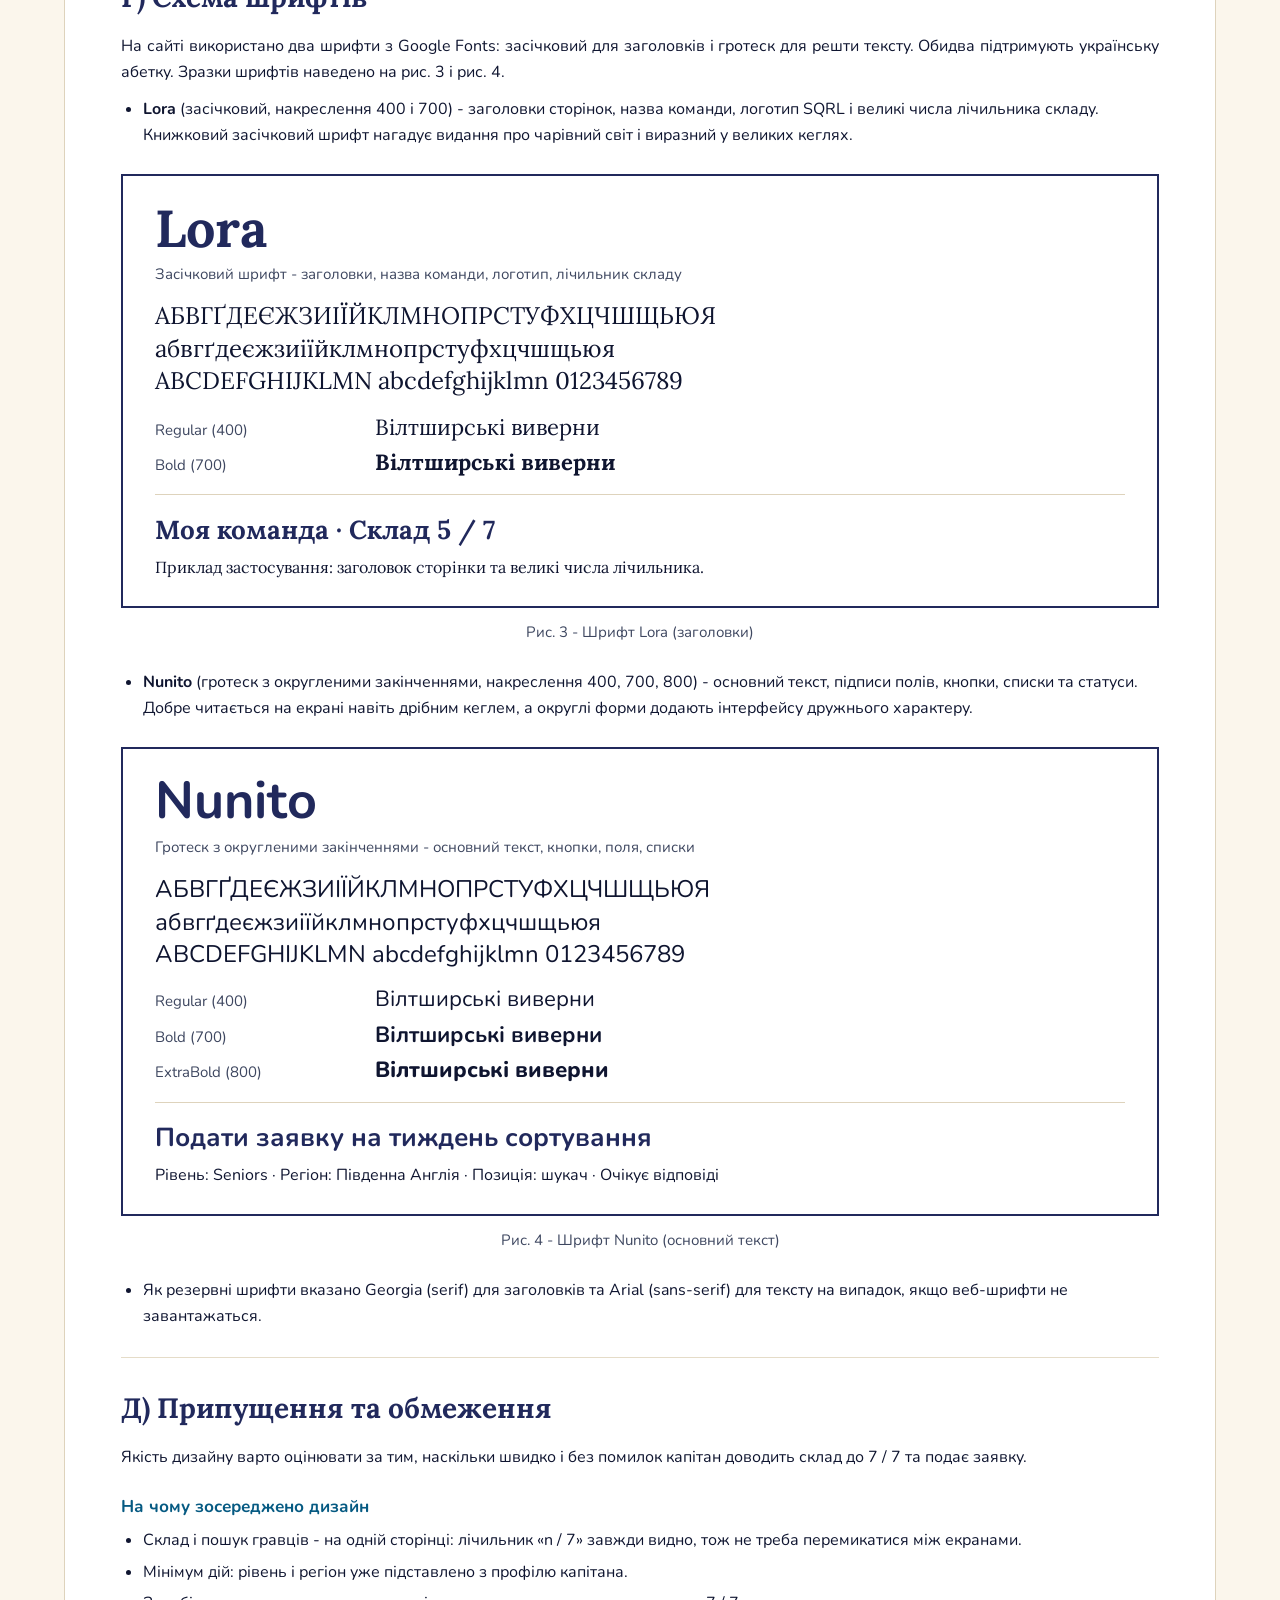
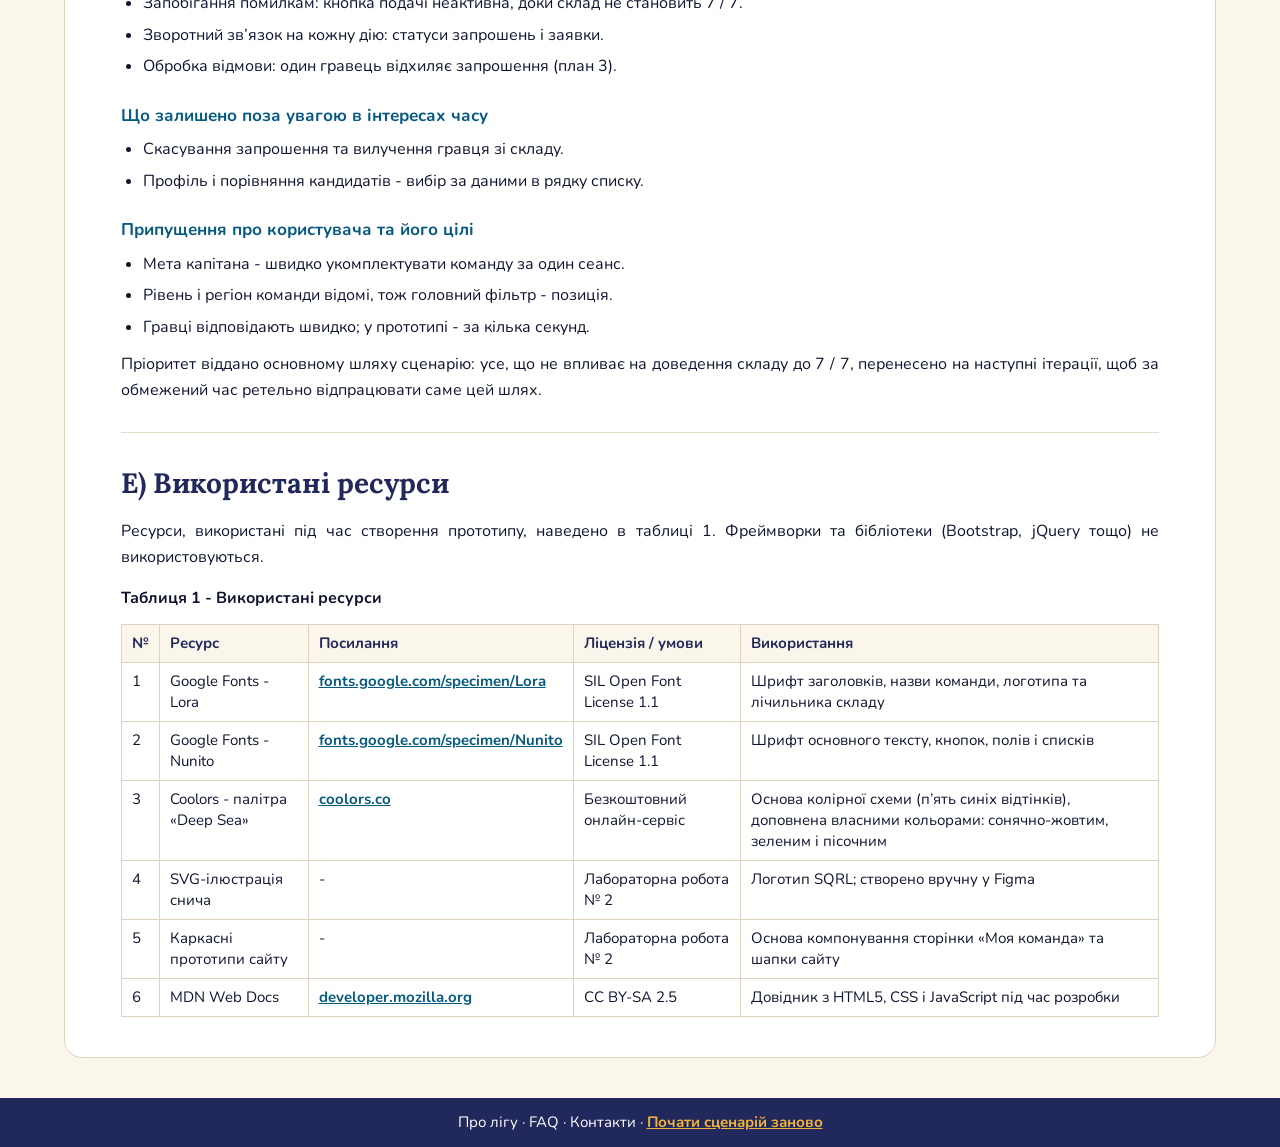
==== commit 0ddff708: "feat: ability to reset state of the app" ====
--- a/docs.html
+++ b/docs.html
@@ -163,7 +163,7 @@
     </article>
   </main>
 
-  <footer class="footer">Про лігу · FAQ · Контакти</footer>
+  <footer class="footer">Про лігу · FAQ · Контакти · <button class="reset" id="reset" type="button">Почати сценарій заново</button></footer>
   <script src="js/app.js"></script>
 </body>
 </html>
--- a/css/style.css
+++ b/css/style.css
@@ -162,3 +162,5 @@
   *, *::before, *::after { animation: none !important; transition: none !important; }
 }
 .weeks .sub { margin-top: 24px; }
+.reset { background: none; border: none; padding: 0; color: var(--sun); font-weight: 700; text-decoration: underline; cursor: pointer; transition: color var(--ease); }
+.reset:hover { color: var(--sun-soft); }
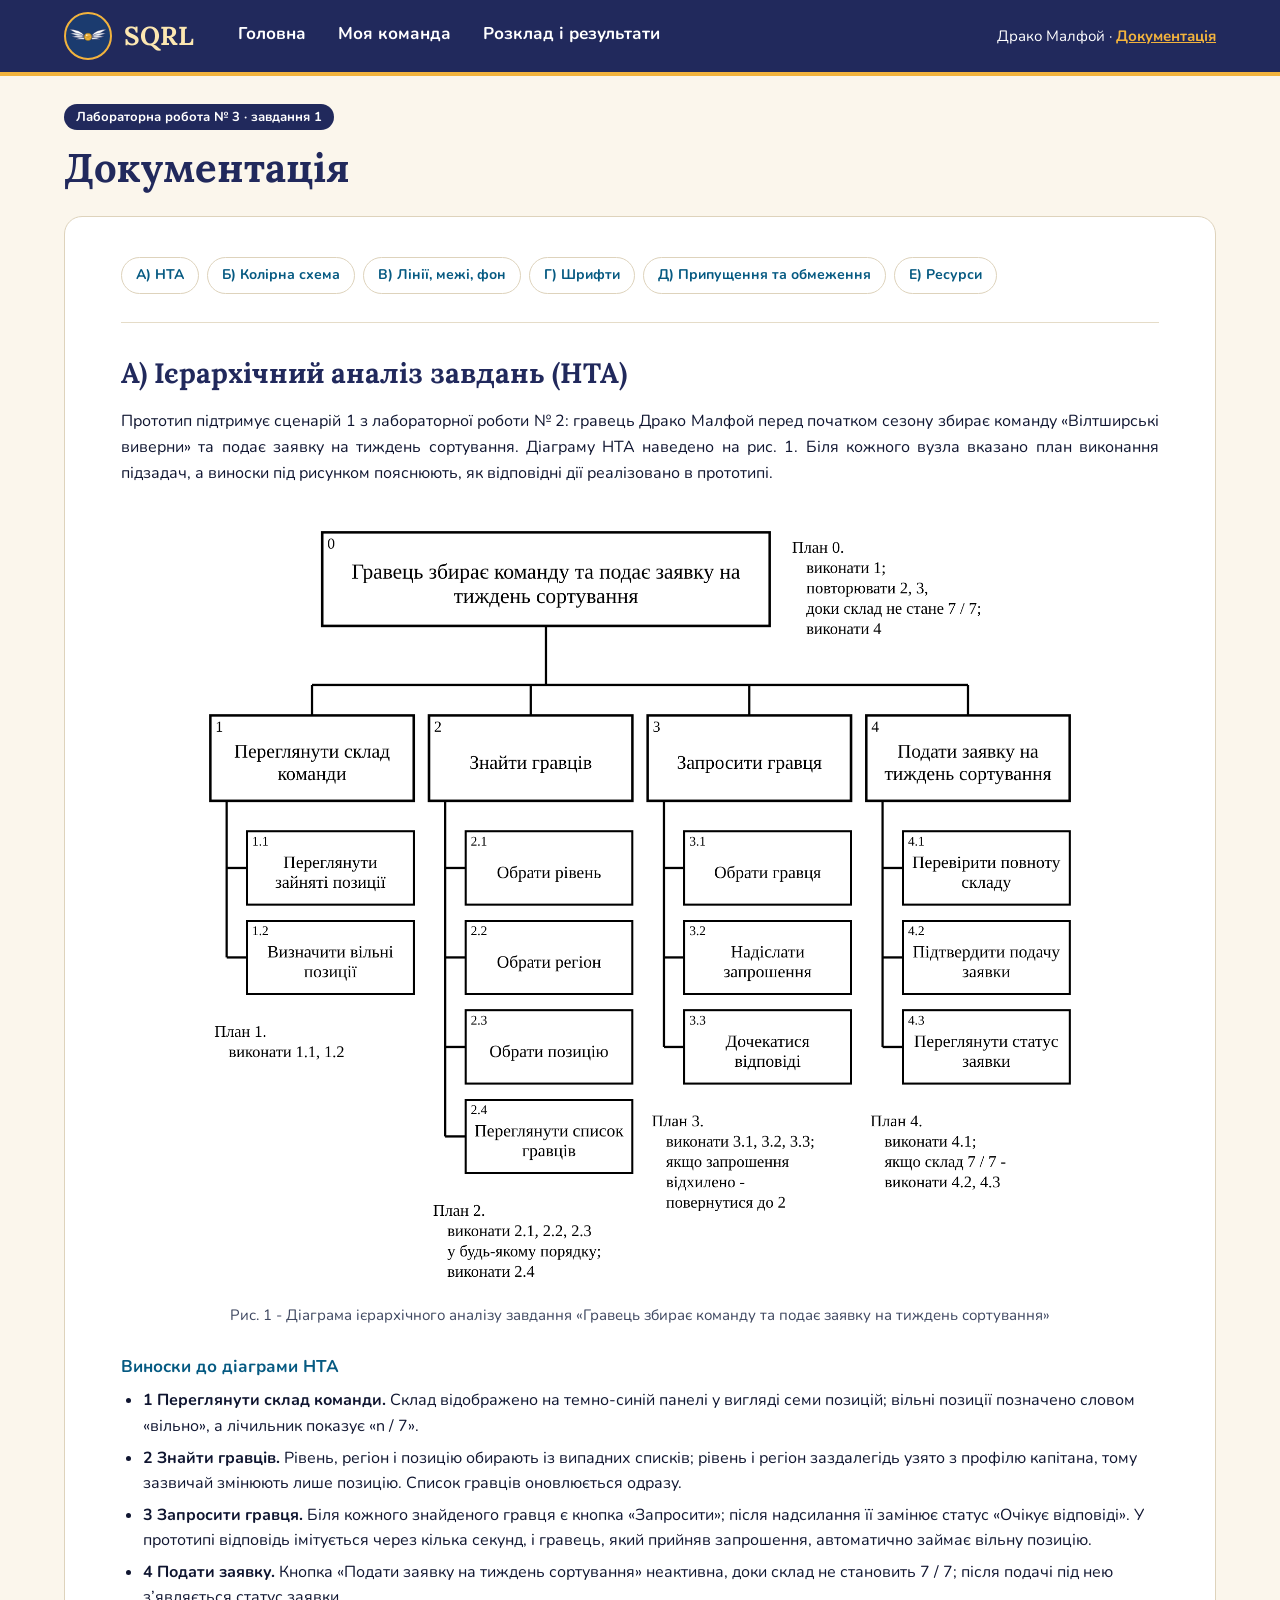
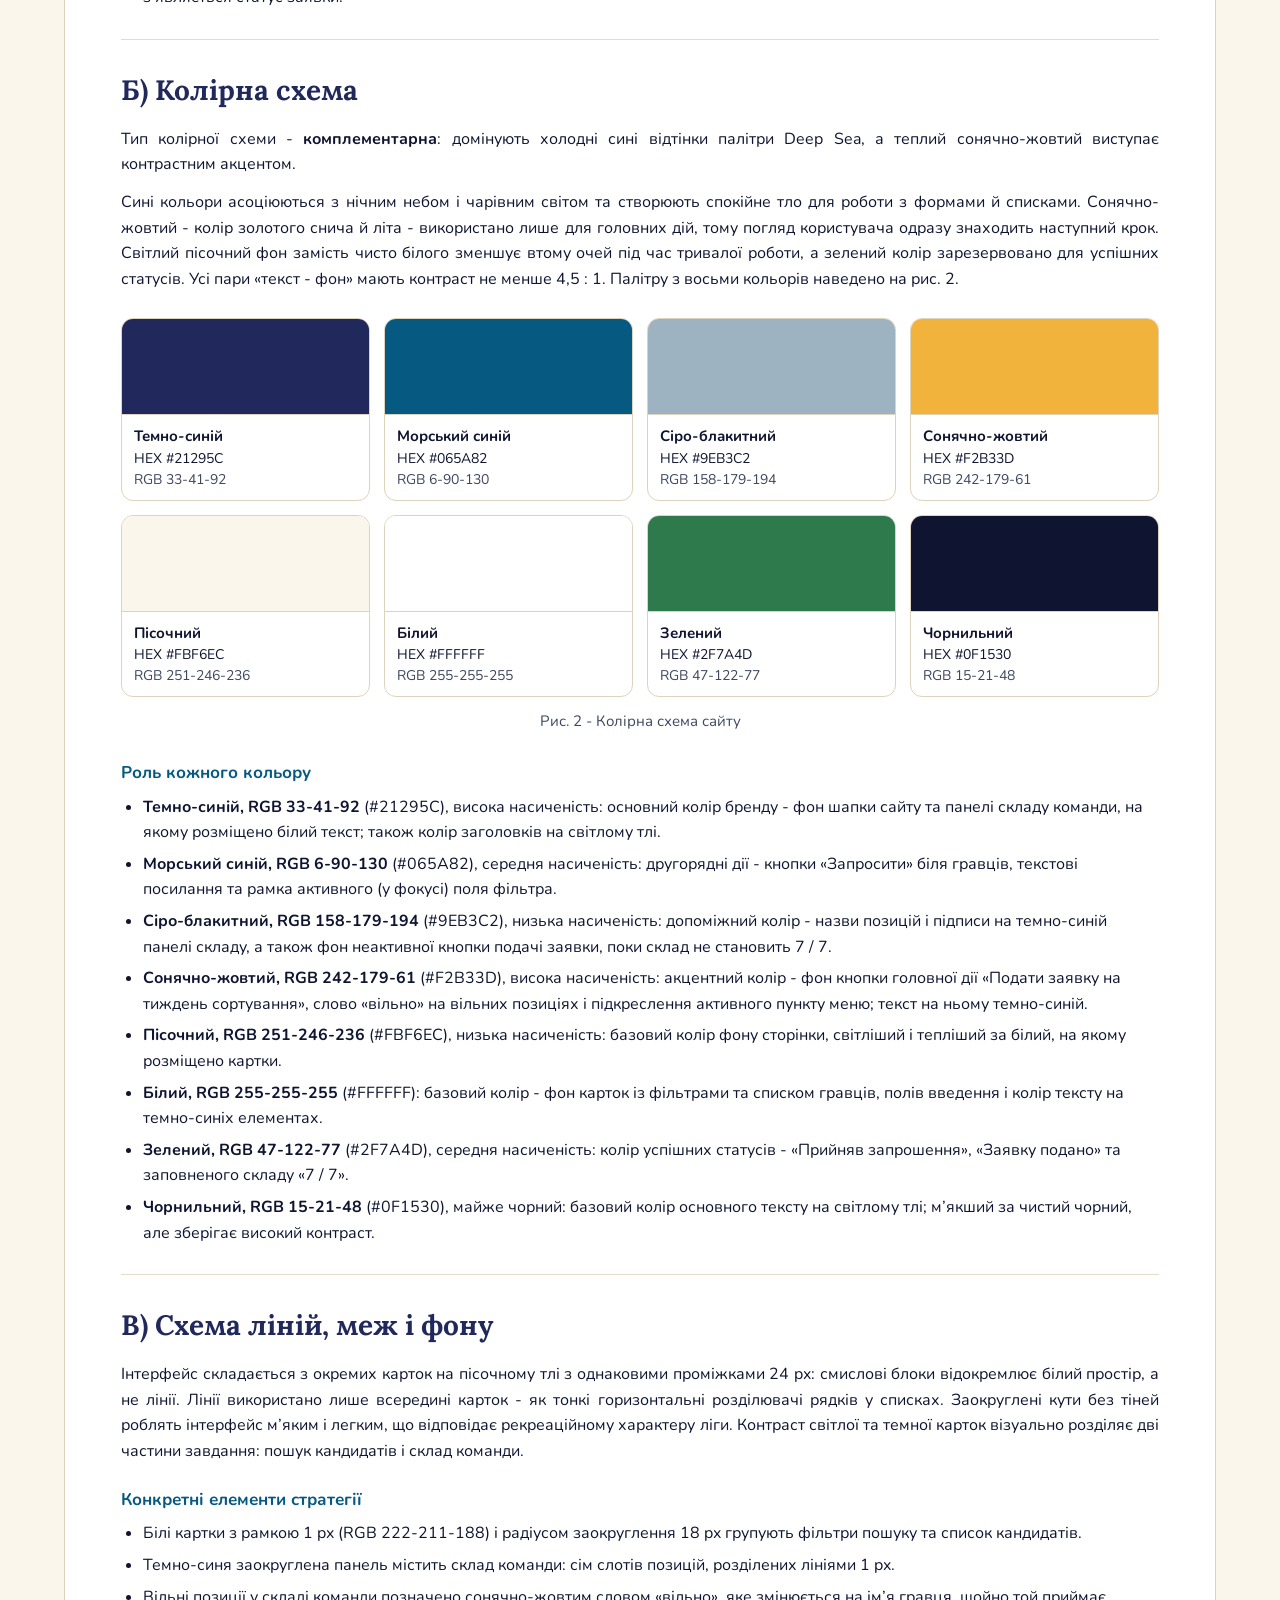
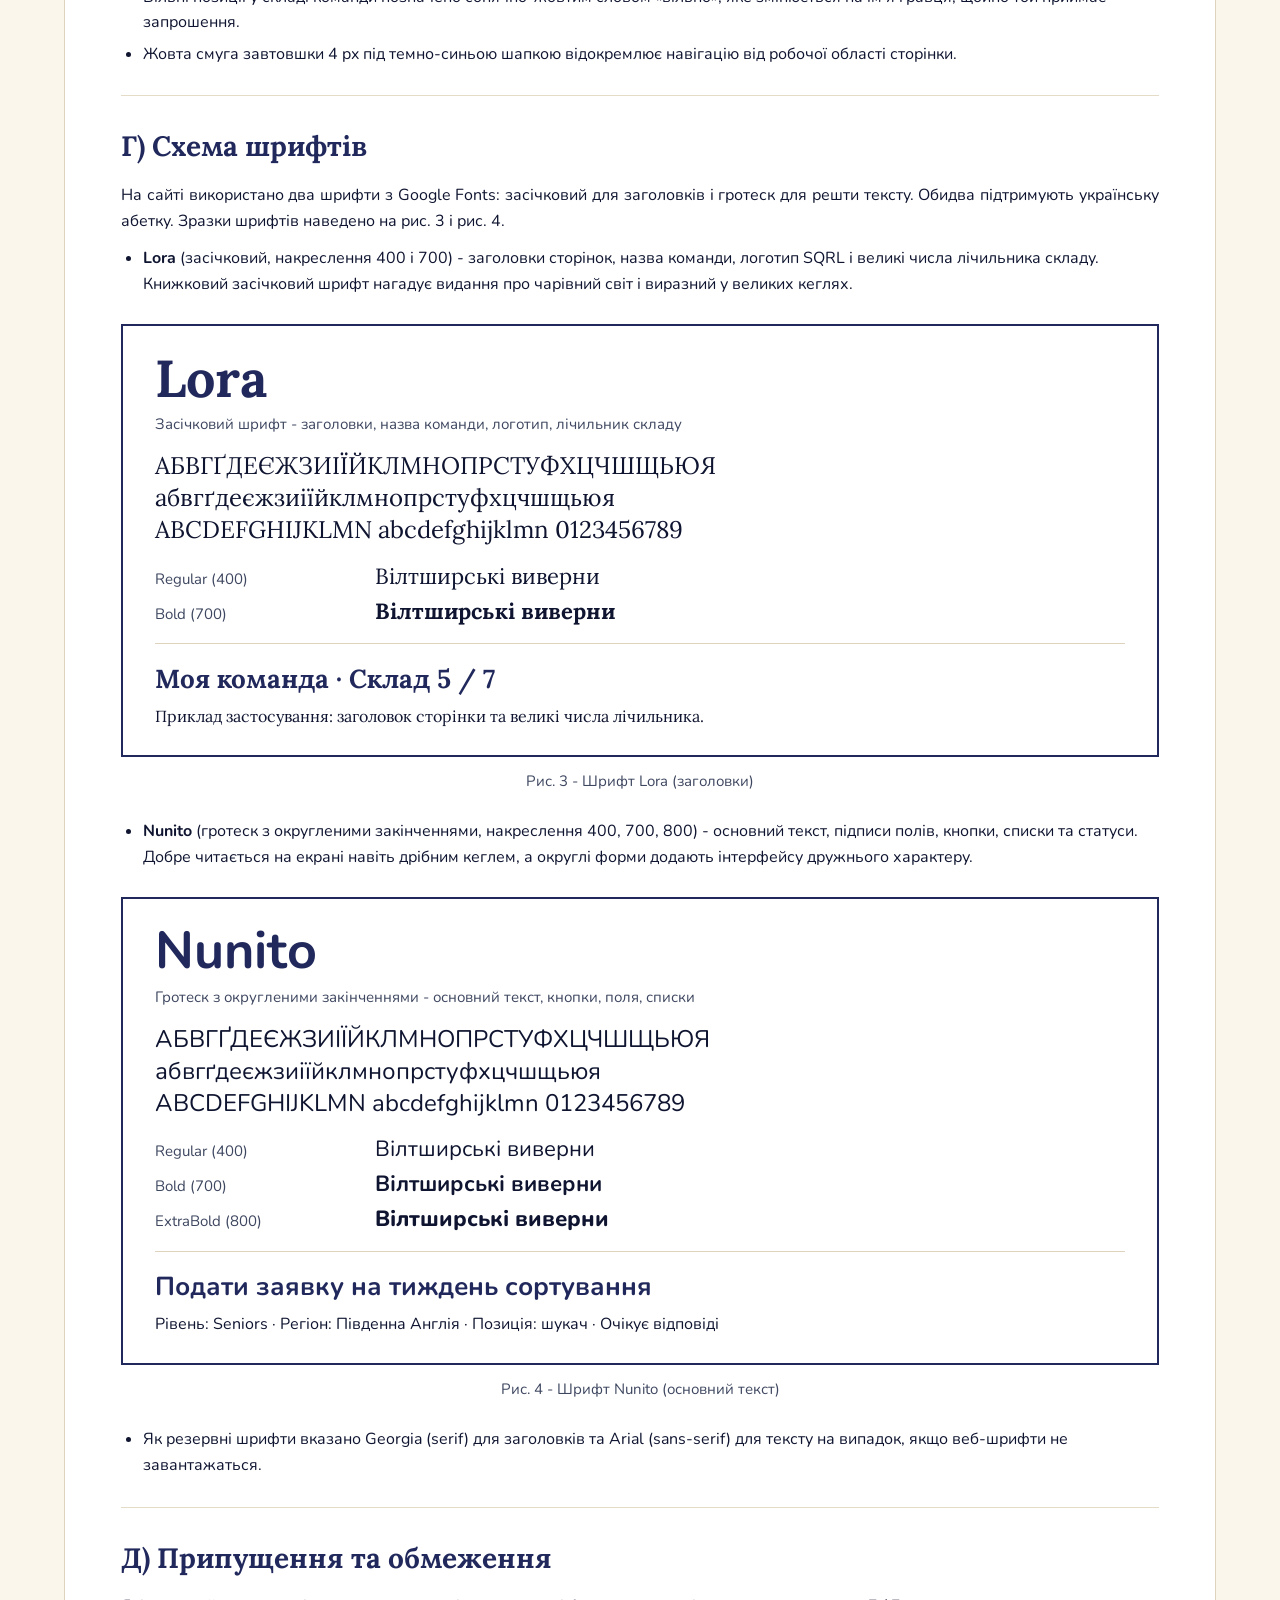
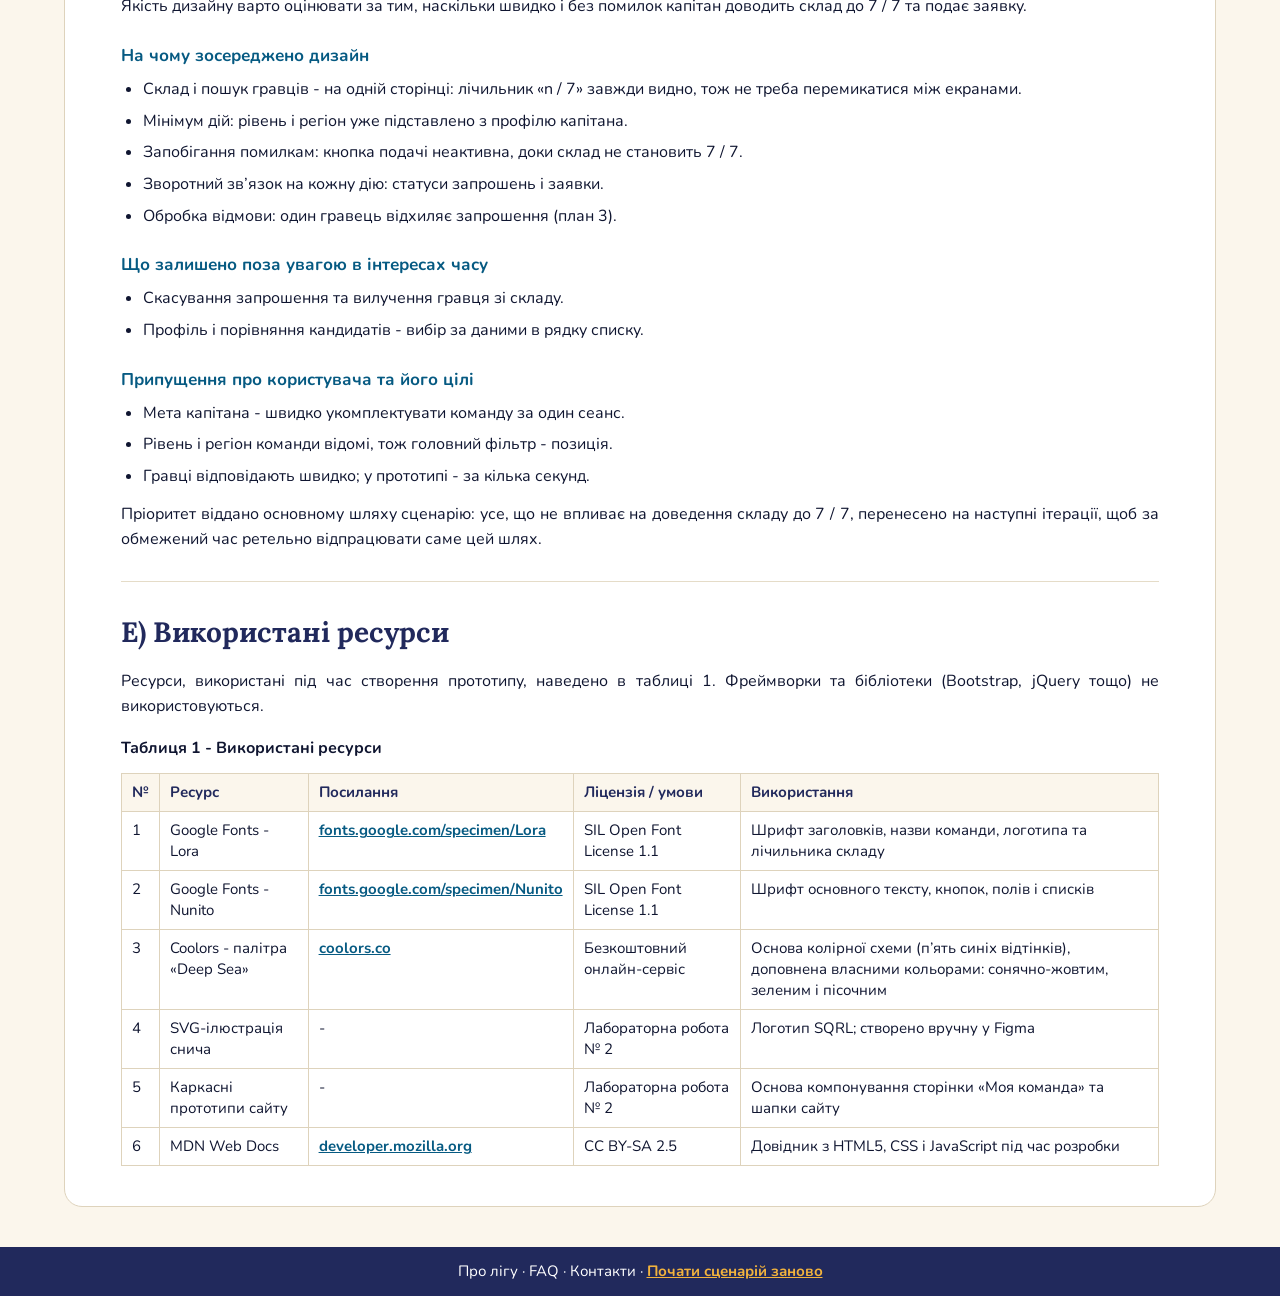
==== commit ee7b74c9: "feat: add hta image" ====
--- a/docs.html
+++ b/docs.html
@@ -40,34 +40,7 @@
         <h2>А) Ієрархічний аналіз завдань (HTA)</h2>
         <p>Прототип підтримує сценарій 1 з лабораторної роботи № 2: гравець Драко Малфой перед початком сезону збирає команду «Вілтширські виверни» та подає заявку на тиждень сортування. Діаграму HTA наведено на рис. 1. Біля кожного вузла вказано план виконання підзадач, а виноски під рисунком пояснюють, як відповідні дії реалізовано в прототипі.</p>
         <figure>
-          <div class="hta">
-            <div class="hta-top">
-              <div class="node root"><i>0</i>Гравець збирає команду та подає заявку на тиждень сортування</div>
-              <p class="plan">План 0.<br>виконати 1;<br>повторювати 2, 3,<br>доки склад не стане 7 / 7;<br>виконати 4</p>
-            </div>
-            <div class="hta-kids">
-          <div class="hta-col">
-            <div class="node"><i>1</i>Переглянути склад команди</div>
-            <ul class="leaves"><li class="node leaf"><i>1.1</i>Переглянути зайняті позиції</li><li class="node leaf"><i>1.2</i>Визначити вільні позиції</li></ul>
-            <p class="plan">План 1.<br>виконати 1.1, 1.2</p>
-          </div>
-          <div class="hta-col">
-            <div class="node"><i>2</i>Знайти гравців</div>
-            <ul class="leaves"><li class="node leaf"><i>2.1</i>Обрати рівень</li><li class="node leaf"><i>2.2</i>Обрати регіон</li><li class="node leaf"><i>2.3</i>Обрати позицію</li><li class="node leaf"><i>2.4</i>Переглянути список гравців</li></ul>
-            <p class="plan">План 2.<br>виконати 2.1, 2.2, 2.3<br>у будь-якому порядку;<br>виконати 2.4</p>
-          </div>
-          <div class="hta-col">
-            <div class="node"><i>3</i>Запросити гравця</div>
-            <ul class="leaves"><li class="node leaf"><i>3.1</i>Обрати гравця</li><li class="node leaf"><i>3.2</i>Надіслати запрошення</li><li class="node leaf"><i>3.3</i>Дочекатися відповіді</li></ul>
-            <p class="plan">План 3.<br>виконати 3.1, 3.2, 3.3;<br>якщо запрошення<br>відхилено -<br>повернутися до 2</p>
-          </div>
-          <div class="hta-col">
-            <div class="node"><i>4</i>Подати заявку на тиждень сортування</div>
-            <ul class="leaves"><li class="node leaf"><i>4.1</i>Перевірити повноту складу</li><li class="node leaf"><i>4.2</i>Підтвердити подачу заявки</li><li class="node leaf"><i>4.3</i>Переглянути статус заявки</li></ul>
-            <p class="plan">План 4.<br>виконати 4.1;<br>якщо склад 7 / 7 -<br>виконати 4.2, 4.3</p>
-          </div>
-            </div>
-          </div>
+          <img class="hta-img" src="assets/hta.png" alt="Діаграма HTA: Гравець збирає команду та подає заявку на тиждень сортування">
           <figcaption>Рис. 1 - Діаграма ієрархічного аналізу завдання «Гравець збирає команду та подає заявку на тиждень сортування»</figcaption>
         </figure>
         <h3>Виноски до діаграми HTA</h3>
--- a/css/variables.css
+++ b/css/variables.css
@@ -1,27 +1,27 @@
 :root {
-  --navy: #21295C;
-  --navy-2: #1B3B6F;
-  --navy-line: #3A4479;
-  --sea: #065A82;
-  --sea-soft: #E6EEF4;
-  --mist: #9EB3C2;
-  --sun: #F2B33D;
-  --sun-hover: #F6C866;
-  --sun-soft: #FCE7B2;
-  --sand: #FBF6EC;
-  --white: #FFFFFF;
-  --green: #2F7A4D;
-  --green-light: #8FD3A9;
-  --red: #A33A2B;
-  --ink: #0F1530;
-  --muted: #3E4760;
-  --on-navy: #E9EFF4;
-  --line: #DED3BC;
-  --row-line: #E5DCC8;
-  --field-line: #8C97AE;
+  --navy: #21295c;
+  --navy-2: #1b3b6f;
+  --navy-line: #3a4479;
+  --sea: #065a82;
+  --sea-soft: #e6eef4;
+  --mist: #9eb3c2;
+  --sun: #f2b33d;
+  --sun-hover: #f6c866;
+  --sun-soft: #fce7b2;
+  --sand: #fbf6ec;
+  --white: #ffffff;
+  --green: #2f7a4d;
+  --green-light: #8fd3a9;
+  --red: #a33a2b;
+  --ink: #0f1530;
+  --muted: #3e4760;
+  --on-navy: #e9eff4;
+  --line: #ded3bc;
+  --row-line: #e5dcc8;
+  --field-line: #8c97ae;
 
-  --font-head: 'Lora', Georgia, serif;
-  --font-body: 'Nunito', Arial, sans-serif;
+  --font-head: "Lora", Georgia, serif;
+  --font-body: "Nunito", Arial, sans-serif;
 
   --fs-xs: 13px;
   --fs-sm: 14px;
@@ -43,5 +43,5 @@
   --radius-md: 12px;
   --radius-pill: 999px;
   --container: 1200px;
-  --ease: .2s ease;
+  --ease: 0.2s ease;
 }
--- a/css/style.css
+++ b/css/style.css
@@ -1,5 +1,11 @@
-*, *::before, *::after { box-sizing: border-box; }
-[hidden] { display: none !important; }
+*,
+*::before,
+*::after {
+  box-sizing: border-box;
+}
+[hidden] {
+  display: none !important;
+}
 
 body {
   margin: 0;
@@ -12,155 +18,641 @@
   font-size: var(--fs-base);
   line-height: 1.4;
 }
-p, h1, h2 { margin: 0; }
-a { color: var(--sea); font-weight: 700; transition: color var(--ease); }
-a:hover { color: var(--navy); }
-button, select { font: inherit; }
+p,
+h1,
+h2 {
+  margin: 0;
+}
+a {
+  color: var(--sea);
+  font-weight: 700;
+  transition: color var(--ease);
+}
+a:hover {
+  color: var(--navy);
+}
+button,
+select {
+  font: inherit;
+}
 
 /* шапка і підвал */
-.header { background: var(--navy); border-bottom: 4px solid var(--sun); }
-.header-in { max-width: var(--container); margin: 0 auto; padding: 12px 24px; display: flex; align-items: center; gap: 44px; }
-.brand { display: flex; align-items: center; gap: 12px; text-decoration: none; }
-.brand img { width: 48px; height: 48px; transition: transform .4s ease; }
-.brand:hover img { transform: rotate(-12deg); }
-.brand span { font-family: var(--font-head); font-weight: 700; font-size: var(--fs-h3); color: var(--sun-soft); }
-.nav { display: flex; gap: 32px; flex: 1; }
-.nav a { position: relative; color: var(--white); text-decoration: none; font-size: var(--fs-lg); padding-bottom: 4px; }
+.header {
+  background: var(--navy);
+  border-bottom: 4px solid var(--sun);
+}
+.header-in {
+  max-width: var(--container);
+  margin: 0 auto;
+  padding: 12px 24px;
+  display: flex;
+  align-items: center;
+  gap: 44px;
+}
+.brand {
+  display: flex;
+  align-items: center;
+  gap: 12px;
+  text-decoration: none;
+}
+.brand img {
+  width: 48px;
+  height: 48px;
+  transition: transform 0.4s ease;
+}
+.brand:hover img {
+  transform: rotate(-12deg);
+}
+.brand span {
+  font-family: var(--font-head);
+  font-weight: 700;
+  font-size: var(--fs-h3);
+  color: var(--sun-soft);
+}
+.nav {
+  display: flex;
+  gap: 32px;
+  flex: 1;
+}
+.nav a {
+  position: relative;
+  color: var(--white);
+  text-decoration: none;
+  font-size: var(--fs-lg);
+  padding-bottom: 4px;
+}
 .nav a::after {
-  content: ''; position: absolute; left: 0; right: 0; bottom: 0; height: 2px; background: var(--sun);
-  transform: scaleX(0); transition: transform var(--ease);
-}
-.nav a:hover, .nav a.active { color: var(--sun); }
-.nav a:hover::after, .nav a.active::after { transform: scaleX(1); }
-.user { color: var(--white); font-size: var(--fs-md); }
-.user a { color: var(--sun); }
-.user a:hover { color: var(--sun-soft); }
-.footer { background: var(--navy); color: var(--white); text-align: center; padding: 14px; font-size: var(--fs-md); }
+  content: "";
+  position: absolute;
+  left: 0;
+  right: 0;
+  bottom: 0;
+  height: 2px;
+  background: var(--sun);
+  transform: scaleX(0);
+  transition: transform var(--ease);
+}
+.nav a:hover,
+.nav a.active {
+  color: var(--sun);
+}
+.nav a:hover::after,
+.nav a.active::after {
+  transform: scaleX(1);
+}
+.user {
+  color: var(--white);
+  font-size: var(--fs-md);
+}
+.user a {
+  color: var(--sun);
+}
+.user a:hover {
+  color: var(--sun-soft);
+}
+.footer {
+  background: var(--navy);
+  color: var(--white);
+  text-align: center;
+  padding: 14px;
+  font-size: var(--fs-md);
+}
 
 /* загальні блоки */
-main { flex: 1; width: 100%; max-width: var(--container); margin: 0 auto; padding: 28px 24px 40px; display: flex; flex-direction: column; gap: 20px; }
-.ctx { display: inline-block; padding: 4px 12px; border-radius: var(--radius-pill); background: var(--navy); color: var(--white); font-size: var(--fs-xs); font-weight: 700; }
-.title { margin-top: 10px; font-family: var(--font-head); font-weight: 700; font-size: var(--fs-h1); color: var(--navy); }
-.h { font-family: var(--font-head); font-weight: 700; color: var(--navy); line-height: 1.1; }
-.label { font-size: var(--fs-xs); font-weight: 800; letter-spacing: .08em; text-transform: uppercase; color: var(--sea); }
-.muted { color: var(--muted); }
-.card { background: var(--white); border: 1px solid var(--line); border-radius: var(--radius); transition: transform var(--ease), box-shadow var(--ease); }
-.dark { background: var(--navy); color: var(--white); border-radius: var(--radius-lg); }
-.dark .label { color: var(--sun); }
+main {
+  flex: 1;
+  width: 100%;
+  max-width: var(--container);
+  margin: 0 auto;
+  padding: 28px 24px 40px;
+  display: flex;
+  flex-direction: column;
+  gap: 20px;
+}
+.ctx {
+  display: inline-block;
+  padding: 4px 12px;
+  border-radius: var(--radius-pill);
+  background: var(--navy);
+  color: var(--white);
+  font-size: var(--fs-xs);
+  font-weight: 700;
+}
+.title {
+  margin-top: 10px;
+  font-family: var(--font-head);
+  font-weight: 700;
+  font-size: var(--fs-h1);
+  color: var(--navy);
+}
+.h {
+  font-family: var(--font-head);
+  font-weight: 700;
+  color: var(--navy);
+  line-height: 1.1;
+}
+.label {
+  font-size: var(--fs-xs);
+  font-weight: 800;
+  letter-spacing: 0.08em;
+  text-transform: uppercase;
+  color: var(--sea);
+}
+.muted {
+  color: var(--muted);
+}
+.card {
+  background: var(--white);
+  border: 1px solid var(--line);
+  border-radius: var(--radius);
+  transition:
+    transform var(--ease),
+    box-shadow var(--ease);
+}
+.dark {
+  background: var(--navy);
+  color: var(--white);
+  border-radius: var(--radius-lg);
+}
+.dark .label {
+  color: var(--sun);
+}
 
 .btn {
-  display: inline-block; padding: 10px 22px; border: 2px solid transparent; border-radius: var(--radius-pill);
-  font-weight: 800; font-size: var(--fs-md); text-decoration: none; text-align: center; cursor: pointer;
-  transition: background var(--ease), color var(--ease), border-color var(--ease), transform var(--ease);
-}
-.btn:hover:not(:disabled) { transform: translateY(-2px); }
-.btn:active:not(:disabled) { transform: translateY(0); }
-.btn-p { background: var(--navy); color: var(--white); }
-.btn-p:hover { background: var(--navy-2); color: var(--white); }
-.btn-s { background: transparent; border-color: var(--navy); color: var(--navy); }
-.btn-s:hover { color: var(--sea); border-color: var(--sea); }
-.btn-sun { background: var(--sun); color: var(--navy); }
-.btn-sun:hover:not(:disabled) { background: var(--sun-hover); }
-.btn-sun:disabled { background: var(--mist); cursor: not-allowed; }
-.btn-sea { background: transparent; border-color: var(--sea); color: var(--sea); padding: 7px 18px; font-size: var(--fs-sm); }
-.btn-sea:hover:not(:disabled) { background: var(--sea); color: var(--white); }
-.btn-sea:disabled { border-color: var(--row-line); color: var(--mist); cursor: not-allowed; }
+  display: inline-block;
+  padding: 10px 22px;
+  border: 2px solid transparent;
+  border-radius: var(--radius-pill);
+  font-weight: 800;
+  font-size: var(--fs-md);
+  text-decoration: none;
+  text-align: center;
+  cursor: pointer;
+  transition:
+    background var(--ease),
+    color var(--ease),
+    border-color var(--ease),
+    transform var(--ease);
+}
+.btn:hover:not(:disabled) {
+  transform: translateY(-2px);
+}
+.btn:active:not(:disabled) {
+  transform: translateY(0);
+}
+.btn-p {
+  background: var(--navy);
+  color: var(--white);
+}
+.btn-p:hover {
+  background: var(--navy-2);
+  color: var(--white);
+}
+.btn-s {
+  background: transparent;
+  border-color: var(--navy);
+  color: var(--navy);
+}
+.btn-s:hover {
+  color: var(--sea);
+  border-color: var(--sea);
+}
+.btn-sun {
+  background: var(--sun);
+  color: var(--navy);
+}
+.btn-sun:hover:not(:disabled) {
+  background: var(--sun-hover);
+}
+.btn-sun:disabled {
+  background: var(--mist);
+  cursor: not-allowed;
+}
+.btn-sea {
+  background: transparent;
+  border-color: var(--sea);
+  color: var(--sea);
+  padding: 7px 18px;
+  font-size: var(--fs-sm);
+}
+.btn-sea:hover:not(:disabled) {
+  background: var(--sea);
+  color: var(--white);
+}
+.btn-sea:disabled {
+  border-color: var(--row-line);
+  color: var(--mist);
+  cursor: not-allowed;
+}
 
 /* головна */
-.home-grid { display: grid; grid-template-columns: repeat(4, minmax(0, 1fr)); gap: 20px; }
-.profile { grid-column: span 2; grid-row: span 2; padding: 32px; display: flex; flex-direction: column; gap: 18px; }
-.profile-top { display: flex; align-items: center; gap: 20px; }
+.home-grid {
+  display: grid;
+  grid-template-columns: repeat(4, minmax(0, 1fr));
+  gap: 20px;
+}
+.profile {
+  grid-column: span 2;
+  grid-row: span 2;
+  padding: 32px;
+  display: flex;
+  flex-direction: column;
+  gap: 18px;
+}
+.profile-top {
+  display: flex;
+  align-items: center;
+  gap: 20px;
+}
 .avatar {
-  flex: none; width: 88px; height: 88px; border-radius: 50%; background: var(--navy-2); border: 3px solid var(--sun);
-  display: flex; align-items: center; justify-content: center;
-  font-family: var(--font-head); font-weight: 700; font-size: var(--fs-stat); color: var(--sun-soft);
-}
-.profile .hello, .profile .meta { font-size: var(--fs-lg); color: var(--on-navy); }
-.profile h1 { font-family: var(--font-head); font-weight: 700; font-size: var(--fs-h1); line-height: 1.1; }
-.profile .team { font-size: var(--fs-lg); }
-.stats { margin-top: auto; display: grid; grid-template-columns: repeat(3, minmax(0, 1fr)); background: var(--sun); color: var(--navy); border-radius: 14px; }
-.stats div { padding: 14px 18px; }
-.stats b { display: block; font-family: var(--font-head); font-size: var(--fs-stat); line-height: 1; }
-.stats span { display: block; margin-top: 4px; font-size: var(--fs-sm); font-weight: 700; }
-.notice { grid-column: span 2; border-radius: var(--radius); background: var(--sea-soft); border: 2px solid var(--sea); padding: 24px 28px; display: flex; flex-direction: column; gap: 8px; }
-.notice-title { font-size: var(--fs-xl); font-weight: 800; }
-.small { padding: 24px; display: flex; flex-direction: column; gap: 8px; }
-.small .h { font-size: var(--fs-num); }
-.wide { grid-column: span 2; padding: 24px 28px; display: flex; flex-direction: column; gap: 10px; }
-.wide .h { font-size: var(--fs-h3); }
-.team-status { font-weight: 700; color: var(--sea); }
-.team-status.ok { color: var(--green); }
+  flex: none;
+  width: 88px;
+  height: 88px;
+  border-radius: 50%;
+  background: var(--navy-2);
+  border: 3px solid var(--sun);
+  display: flex;
+  align-items: center;
+  justify-content: center;
+  font-family: var(--font-head);
+  font-weight: 700;
+  font-size: var(--fs-stat);
+  color: var(--sun-soft);
+}
+.profile .hello,
+.profile .meta {
+  font-size: var(--fs-lg);
+  color: var(--on-navy);
+}
+.profile h1 {
+  font-family: var(--font-head);
+  font-weight: 700;
+  font-size: var(--fs-h1);
+  line-height: 1.1;
+}
+.profile .team {
+  font-size: var(--fs-lg);
+}
+.stats {
+  margin-top: auto;
+  display: grid;
+  grid-template-columns: repeat(3, minmax(0, 1fr));
+  background: var(--sun);
+  color: var(--navy);
+  border-radius: 14px;
+}
+.stats div {
+  padding: 14px 18px;
+}
+.stats b {
+  display: block;
+  font-family: var(--font-head);
+  font-size: var(--fs-stat);
+  line-height: 1;
+}
+.stats span {
+  display: block;
+  margin-top: 4px;
+  font-size: var(--fs-sm);
+  font-weight: 700;
+}
+.notice {
+  grid-column: span 2;
+  border-radius: var(--radius);
+  background: var(--sea-soft);
+  border: 2px solid var(--sea);
+  padding: 24px 28px;
+  display: flex;
+  flex-direction: column;
+  gap: 8px;
+}
+.notice-title {
+  font-size: var(--fs-xl);
+  font-weight: 800;
+}
+.small {
+  padding: 24px;
+  display: flex;
+  flex-direction: column;
+  gap: 8px;
+}
+.small .h {
+  font-size: var(--fs-num);
+}
+.wide {
+  grid-column: span 2;
+  padding: 24px 28px;
+  display: flex;
+  flex-direction: column;
+  gap: 10px;
+}
+.wide .h {
+  font-size: var(--fs-h3);
+}
+.team-status {
+  font-weight: 700;
+  color: var(--sea);
+}
+.team-status.ok {
+  color: var(--green);
+}
 
 /* моя команда */
-.two { display: grid; grid-template-columns: repeat(2, minmax(0, 1fr)); gap: 24px; align-items: start; }
-.search { padding: 28px 32px; display: flex; flex-direction: column; gap: 16px; }
-.filters { display: grid; grid-template-columns: repeat(3, minmax(0, 1fr)); gap: 12px; }
-.fld { display: flex; flex-direction: column; gap: 6px; font-size: var(--fs-sm); font-weight: 700; color: var(--navy); }
+.two {
+  display: grid;
+  grid-template-columns: repeat(2, minmax(0, 1fr));
+  gap: 24px;
+  align-items: start;
+}
+.search {
+  padding: 28px 32px;
+  display: flex;
+  flex-direction: column;
+  gap: 16px;
+}
+.filters {
+  display: grid;
+  grid-template-columns: repeat(3, minmax(0, 1fr));
+  gap: 12px;
+}
+.fld {
+  display: flex;
+  flex-direction: column;
+  gap: 6px;
+  font-size: var(--fs-sm);
+  font-weight: 700;
+  color: var(--navy);
+}
 .fld select {
-  font-weight: 400; font-size: var(--fs-md); color: var(--ink); padding: 10px 14px;
-  border: 1.5px solid var(--field-line); border-radius: var(--radius-md); background: var(--white); cursor: pointer;
+  font-weight: 400;
+  font-size: var(--fs-md);
+  color: var(--ink);
+  padding: 10px 14px;
+  border: 1.5px solid var(--field-line);
+  border-radius: var(--radius-md);
+  background: var(--white);
+  cursor: pointer;
   transition: border-color var(--ease);
 }
-.fld select:hover, .fld select:focus { border-color: var(--sea); outline: none; }
-.rows { display: flex; flex-direction: column; }
-.row { display: flex; align-items: center; gap: 14px; padding: 14px 0; border-bottom: 1px solid var(--row-line); animation: fade .35s ease both; }
-.row.last { border-bottom: none; }
-.row .who { flex: 1; }
-.st { font-weight: 800; animation: fade .35s ease both; }
-.st-ok { color: var(--green); }
-.st-no { color: var(--red); }
-.st-wait { color: var(--sea); }
-.st-wait::after { content: ''; display: inline-block; width: 1.2em; text-align: left; animation: dots 1.2s steps(4) infinite; }
-.empty { padding: 14px 0; }
-
-.roster { padding: 28px 32px; display: flex; flex-direction: column; gap: 4px; }
-.roster h2 { margin: 0 0 8px; font-family: var(--font-head); font-weight: 700; font-size: var(--fs-h2); }
-.slot { display: flex; gap: 14px; padding: 10px 0; border-bottom: 1px solid var(--navy-line); font-size: var(--fs-base); }
-.slot:last-of-type { border-bottom: none; }
-.slot > span:first-child { width: 130px; color: var(--mist); }
-.slot .free { color: var(--sun); font-weight: 800; }
-.slot .new { animation: slide .45s ease both; }
-.roster .btn { margin-top: 14px; }
-.hint { margin-top: 6px; font-size: var(--fs-sm); color: var(--on-navy); }
-.hint.ok { color: var(--green-light); font-weight: 700; }
+.fld select:hover,
+.fld select:focus {
+  border-color: var(--sea);
+  outline: none;
+}
+.rows {
+  display: flex;
+  flex-direction: column;
+}
+.row {
+  display: flex;
+  align-items: center;
+  gap: 14px;
+  padding: 14px 0;
+  border-bottom: 1px solid var(--row-line);
+  animation: fade 0.35s ease both;
+}
+.row.last {
+  border-bottom: none;
+}
+.row .who {
+  flex: 1;
+}
+.st {
+  font-weight: 800;
+  animation: fade 0.35s ease both;
+}
+.st-ok {
+  color: var(--green);
+}
+.st-no {
+  color: var(--red);
+}
+.st-wait {
+  color: var(--sea);
+}
+.st-wait::after {
+  content: "";
+  display: inline-block;
+  width: 1.2em;
+  text-align: left;
+  animation: dots 1.2s steps(4) infinite;
+}
+.empty {
+  padding: 14px 0;
+}
+
+.roster {
+  padding: 28px 32px;
+  display: flex;
+  flex-direction: column;
+  gap: 4px;
+}
+.roster h2 {
+  margin: 0 0 8px;
+  font-family: var(--font-head);
+  font-weight: 700;
+  font-size: var(--fs-h2);
+}
+.slot {
+  display: flex;
+  gap: 14px;
+  padding: 10px 0;
+  border-bottom: 1px solid var(--navy-line);
+  font-size: var(--fs-base);
+}
+.slot:last-of-type {
+  border-bottom: none;
+}
+.slot > span:first-child {
+  width: 130px;
+  color: var(--mist);
+}
+.slot .free {
+  color: var(--sun);
+  font-weight: 800;
+}
+.slot .new {
+  animation: slide 0.45s ease both;
+}
+.roster .btn {
+  margin-top: 14px;
+}
+.hint {
+  margin-top: 6px;
+  font-size: var(--fs-sm);
+  color: var(--on-navy);
+}
+.hint.ok {
+  color: var(--green-light);
+  font-weight: 700;
+}
 
 /* розклад */
-.sched { display: grid; grid-template-columns: minmax(0, 3fr) minmax(0, 2fr); gap: 24px; align-items: start; }
-.weeks { padding: 24px 32px; display: flex; flex-direction: column; }
-.weeks .label { margin-bottom: 4px; }
-.wk { display: flex; align-items: center; gap: 18px; padding: 14px 0; border-bottom: 1px solid var(--row-line); font-size: var(--fs-base); }
-.wk:last-child { border-bottom: none; }
-.wk > b:first-child { width: 96px; color: var(--navy); }
-.wk > span:nth-child(2) { flex: 1; }
-.wk.hl { background: var(--sea-soft); margin: 0 -14px; padding: 14px; border-radius: var(--radius-md); border: 2px solid var(--sea); animation: fade .4s ease both; }
-.wk small { display: block; font-size: var(--fs-sm); font-weight: 800; color: var(--sea); }
-.rating { padding: 24px 26px; display: flex; flex-direction: column; gap: 2px; }
-.rating .label { margin-bottom: 8px; }
-.rk { display: flex; gap: 14px; padding: 10px 14px; border-radius: 10px; font-size: var(--fs-base); }
-.rk span:first-child { width: 20px; font-weight: 800; color: var(--sun); }
-.rk span:nth-child(2) { flex: 1; }
-.rk.me { background: var(--sun); color: var(--navy); }
-.rk.me span:first-child { color: var(--navy); }
+.sched {
+  display: grid;
+  grid-template-columns: minmax(0, 3fr) minmax(0, 2fr);
+  gap: 24px;
+  align-items: start;
+}
+.weeks {
+  padding: 24px 32px;
+  display: flex;
+  flex-direction: column;
+}
+.weeks .label {
+  margin-bottom: 4px;
+}
+.wk {
+  display: flex;
+  align-items: center;
+  gap: 18px;
+  padding: 14px 0;
+  border-bottom: 1px solid var(--row-line);
+  font-size: var(--fs-base);
+}
+.wk:last-child {
+  border-bottom: none;
+}
+.wk > b:first-child {
+  width: 96px;
+  color: var(--navy);
+}
+.wk > span:nth-child(2) {
+  flex: 1;
+}
+.wk.hl {
+  background: var(--sea-soft);
+  margin: 0 -14px;
+  padding: 14px;
+  border-radius: var(--radius-md);
+  border: 2px solid var(--sea);
+  animation: fade 0.4s ease both;
+}
+.wk small {
+  display: block;
+  font-size: var(--fs-sm);
+  font-weight: 800;
+  color: var(--sea);
+}
+.rating {
+  padding: 24px 26px;
+  display: flex;
+  flex-direction: column;
+  gap: 2px;
+}
+.rating .label {
+  margin-bottom: 8px;
+}
+.rk {
+  display: flex;
+  gap: 14px;
+  padding: 10px 14px;
+  border-radius: 10px;
+  font-size: var(--fs-base);
+}
+.rk span:first-child {
+  width: 20px;
+  font-weight: 800;
+  color: var(--sun);
+}
+.rk span:nth-child(2) {
+  flex: 1;
+}
+.rk.me {
+  background: var(--sun);
+  color: var(--navy);
+}
+.rk.me span:first-child {
+  color: var(--navy);
+}
 
 /* анімації */
-main > * { animation: rise .5s ease both; }
-main > :nth-child(2) { animation-delay: .08s; }
-.home-grid > *, .two > *, .sched > * { animation: rise .5s ease both; }
-.home-grid > :nth-child(2), .two > :nth-child(2), .sched > :nth-child(2) { animation-delay: .1s; }
-.home-grid > :nth-child(3) { animation-delay: .16s; }
-.home-grid > :nth-child(4) { animation-delay: .22s; }
-.home-grid > :nth-child(5) { animation-delay: .28s; }
-.home-grid > :nth-child(6) { animation-delay: .34s; }
-.card:not(.search):hover { transform: translateY(-3px); box-shadow: 0 10px 24px -14px var(--navy); }
-
-@keyframes rise { from { opacity: 0; transform: translateY(16px); } }
-@keyframes fade { from { opacity: 0; } }
-@keyframes slide { from { opacity: 0; transform: translateX(-12px); } }
-@keyframes dots { 0% { content: ''; } 25% { content: '.'; } 50% { content: '..'; } 75% { content: '...'; } }
+main > * {
+  animation: rise 0.5s ease both;
+}
+main > :nth-child(2) {
+  animation-delay: 0.08s;
+}
+.home-grid > *,
+.two > *,
+.sched > * {
+  animation: rise 0.5s ease both;
+}
+.home-grid > :nth-child(2),
+.two > :nth-child(2),
+.sched > :nth-child(2) {
+  animation-delay: 0.1s;
+}
+.home-grid > :nth-child(3) {
+  animation-delay: 0.16s;
+}
+.home-grid > :nth-child(4) {
+  animation-delay: 0.22s;
+}
+.home-grid > :nth-child(5) {
+  animation-delay: 0.28s;
+}
+.home-grid > :nth-child(6) {
+  animation-delay: 0.34s;
+}
+.card:not(.search):hover {
+  transform: translateY(-3px);
+  box-shadow: 0 10px 24px -14px var(--navy);
+}
+
+@keyframes rise {
+  from {
+    opacity: 0;
+    transform: translateY(16px);
+  }
+}
+@keyframes fade {
+  from {
+    opacity: 0;
+  }
+}
+@keyframes slide {
+  from {
+    opacity: 0;
+    transform: translateX(-12px);
+  }
+}
+@keyframes dots {
+  0% {
+    content: "";
+  }
+  25% {
+    content: ".";
+  }
+  50% {
+    content: "..";
+  }
+  75% {
+    content: "...";
+  }
+}
 
 @media (prefers-reduced-motion: reduce) {
-  *, *::before, *::after { animation: none !important; transition: none !important; }
-}
-.weeks .sub { margin-top: 24px; }
-.reset { background: none; border: none; padding: 0; color: var(--sun); font-weight: 700; text-decoration: underline; cursor: pointer; transition: color var(--ease); }
-.reset:hover { color: var(--sun-soft); }
+  *,
+  *::before,
+  *::after {
+    animation: none !important;
+    transition: none !important;
+  }
+}
+.weeks .sub {
+  margin-top: 24px;
+}
+.reset {
+  background: none;
+  border: none;
+  padding: 0;
+  color: var(--sun);
+  font-weight: 700;
+  text-decoration: underline;
+  cursor: pointer;
+  transition: color var(--ease);
+}
+.reset:hover {
+  color: var(--sun-soft);
+}
--- a/css/docs.css
+++ b/css/docs.css
@@ -15,25 +15,7 @@
 figure { margin: 26px 0; }
 figcaption { margin-top: 12px; text-align: center; font-size: var(--fs-md); color: var(--muted); }
 
-.hta { font-size: var(--fs-sm); line-height: 1.25; color: var(--ink); }
-.hta .node { position: relative; background: var(--white); border: 2px solid var(--ink); padding: 22px 8px 10px; text-align: center; }
-.hta .node i { position: absolute; left: 5px; top: 2px; font-style: normal; font-size: var(--fs-xs); }
-.hta .plan { margin: 0; text-align: left; font-size: var(--fs-xs); line-height: 1.4; }
-.hta-top { position: relative; display: flex; justify-content: center; padding-bottom: 36px; }
-.hta-top .root { width: 420px; font-size: var(--fs-xl); padding: 26px 16px 18px; }
-.hta-top .plan { position: absolute; left: calc(50% + 230px); top: 4px; }
-.hta-top::after { content: ''; position: absolute; left: 50%; bottom: 0; height: 36px; border-left: 2px solid var(--ink); }
-.hta-kids { position: relative; display: grid; grid-template-columns: repeat(4, 1fr); gap: 18px; padding-top: 28px; }
-.hta-kids::before { content: ''; position: absolute; top: 0; left: 12.5%; right: 12.5%; border-top: 2px solid var(--ink); }
-.hta-col { position: relative; display: flex; flex-direction: column; }
-.hta-col::before { content: ''; position: absolute; left: 50%; top: -28px; height: 28px; border-left: 2px solid var(--ink); }
-.hta-col > .node { min-height: 74px; display: flex; align-items: center; justify-content: center; font-size: var(--fs-base); }
-.leaves { list-style: none; margin: 0 !important; padding: 0 0 0 34px !important; }
-.leaves li { margin: 18px 0 0 !important; min-height: 60px; display: flex; align-items: center; justify-content: center; }
-.leaves li::before { content: ''; position: absolute; left: -22px; top: 50%; width: 22px; border-top: 2px solid var(--ink); }
-.leaves li::after { content: ''; position: absolute; left: -24px; top: -20px; height: calc(50% + 21px); border-left: 2px solid var(--ink); }
-.leaves li:first-child::after { top: -20px; }
-.hta-col > .plan { margin-top: 14px; padding-left: 6px; }
+.hta-img { display: block; width: 100%; max-width: 900px; margin: 0 auto; }
 
 .palette { display: grid; grid-template-columns: repeat(4, 1fr); gap: 14px; }
 .sw { border: 1px solid var(--line); border-radius: var(--radius-md); overflow: hidden; font-size: var(--fs-sm); line-height: 1.5; }
